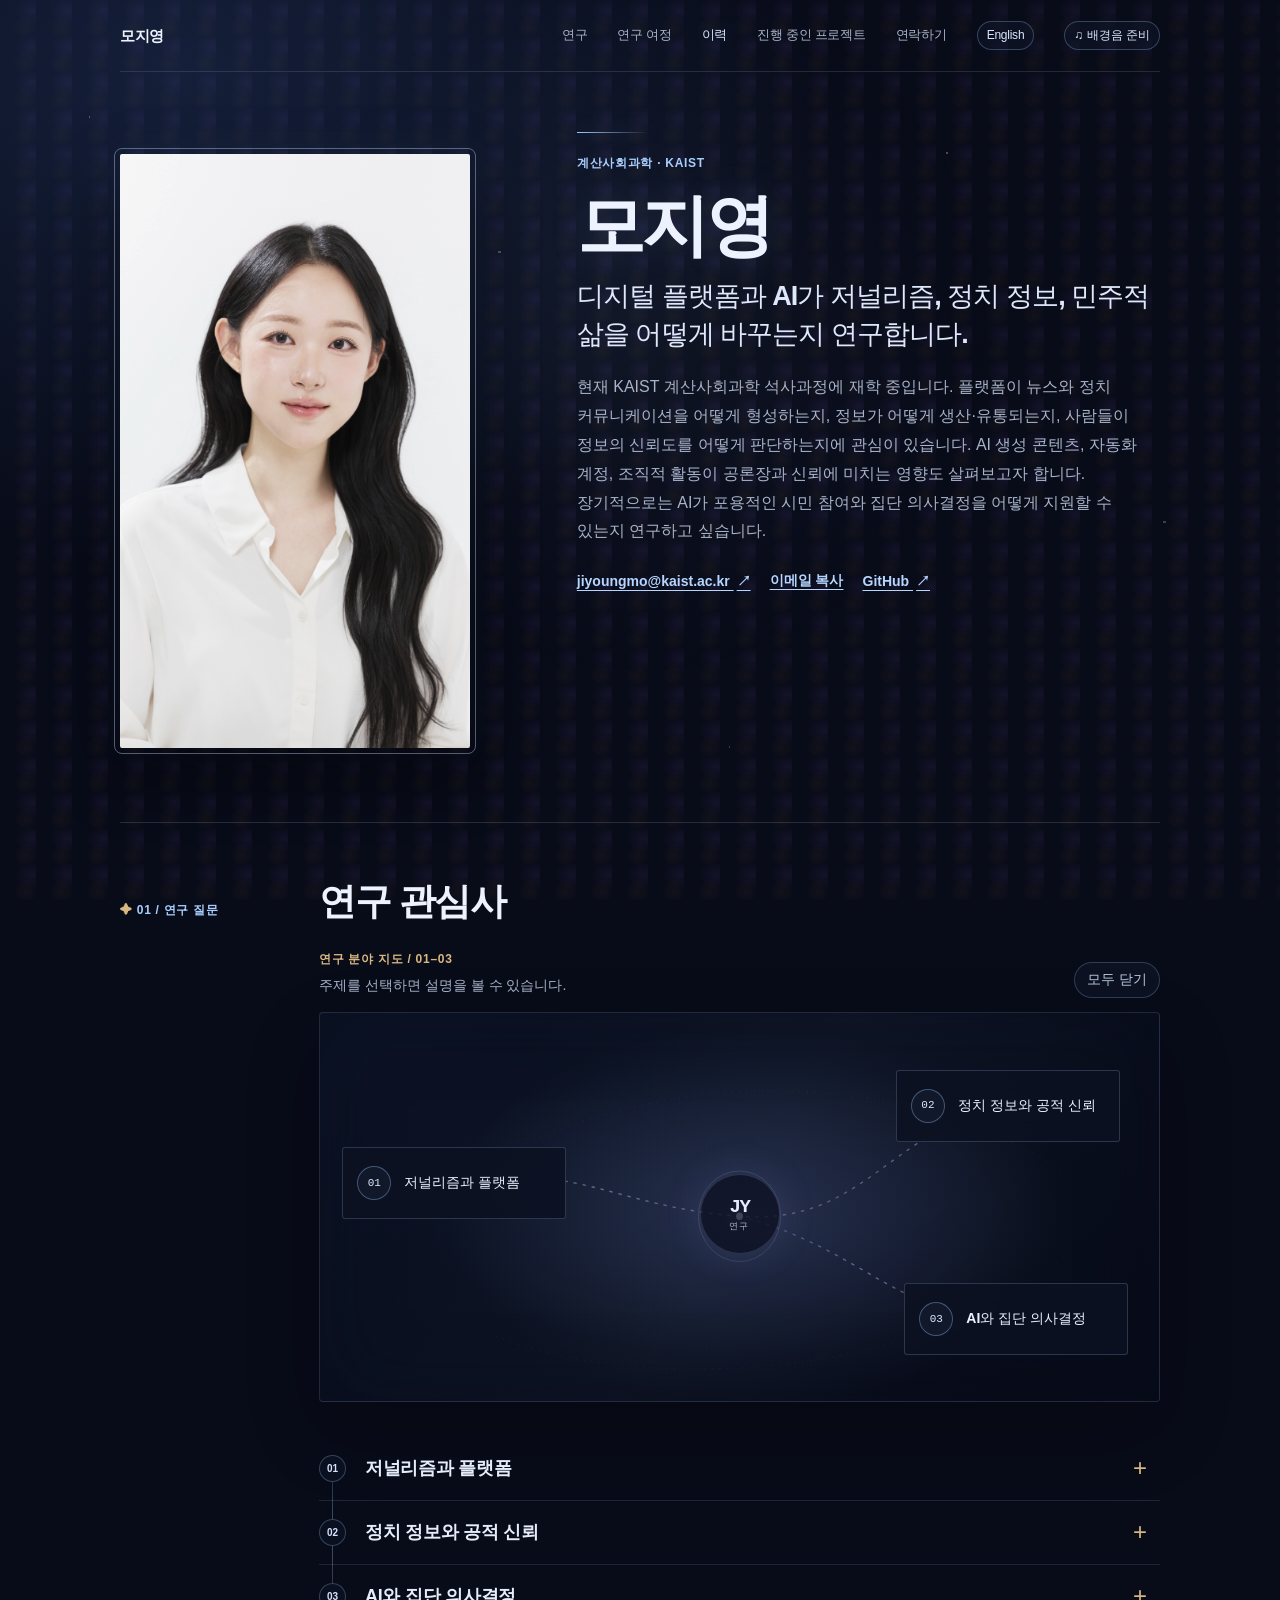
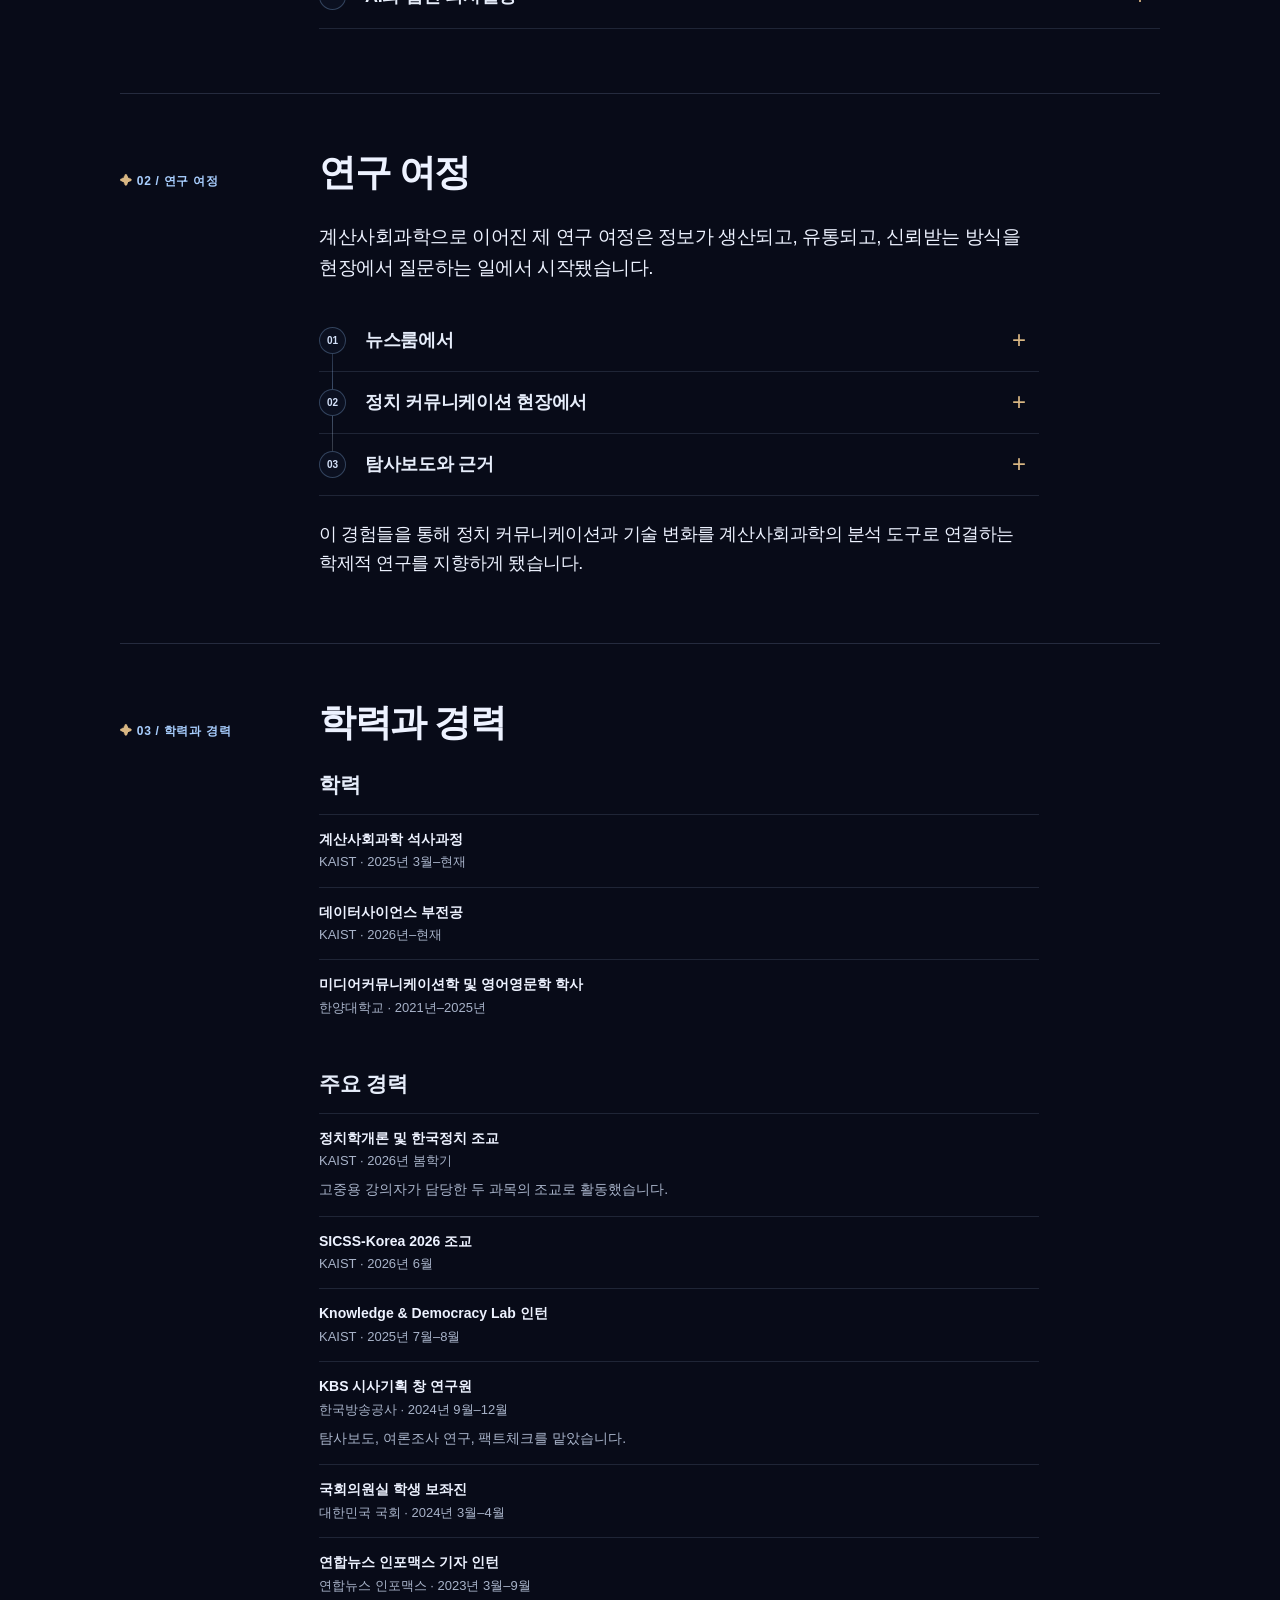
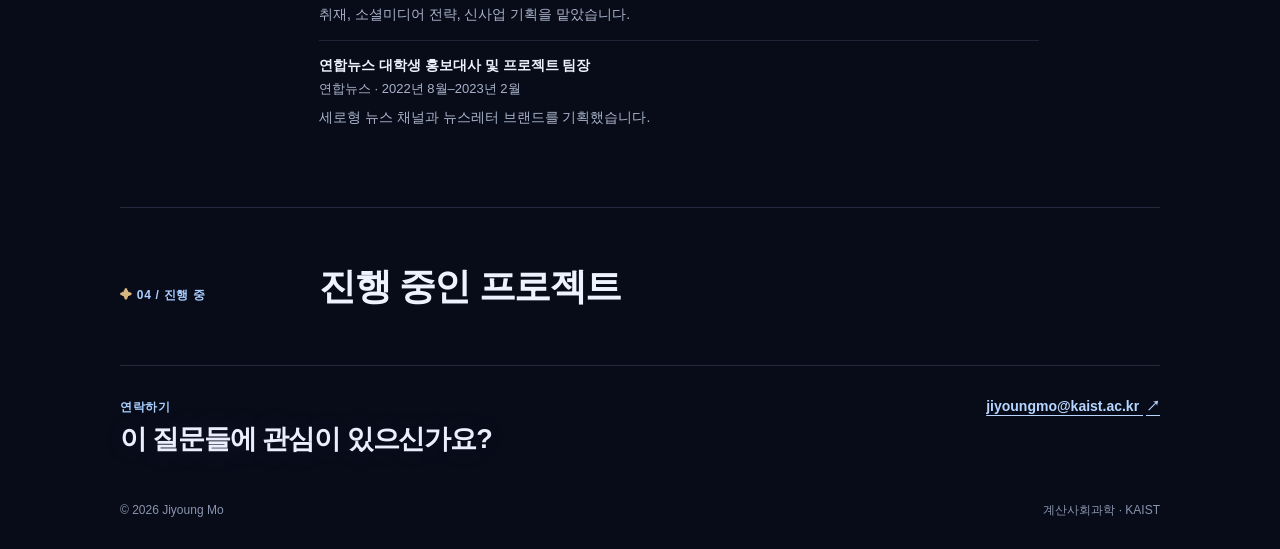
==== ko.html @ b76dbd1e "Add matched Korean language version" ====
<!-- 업데이트 시점: 2026-11-24 08:40 KST -->
<!doctype html>
<html lang="ko">
<head>
  <meta charset="utf-8">
  <meta name="viewport" content="width=device-width, initial-scale=1">
  <meta name="description" content="모지영은 KAIST 계산사회과학 석사과정 학생입니다. 저널리즘, 정치 커뮤니케이션, 디지털 플랫폼, AI와 공적 신뢰를 연구합니다.">
  <meta name="google-site-verification" content="zo9E450cObLUXIxAeQQ9kWGhtBv0gVNKXeL8ZWqjSrw">
  <meta name="robots" content="index, follow">
  <link rel="canonical" href="https://jiyoungmo.github.io/jiyoungmo/ko.html">
  <link rel="alternate" hreflang="en" href="https://jiyoungmo.github.io/jiyoungmo/">
  <link rel="alternate" hreflang="ko" href="https://jiyoungmo.github.io/jiyoungmo/ko.html">
  <link rel="alternate" hreflang="x-default" href="https://jiyoungmo.github.io/jiyoungmo/">
  <meta property="og:type" content="website">
  <meta property="og:title" content="모지영 | 계산사회과학">
  <meta property="og:description" content="저널리즘, 정치 커뮤니케이션, 디지털 플랫폼, AI와 공적 신뢰에 관한 연구 관심사">
  <meta property="og:url" content="https://jiyoungmo.github.io/jiyoungmo/ko.html">
  <meta property="og:image" content="https://jiyoungmo.github.io/jiyoungmo/profile.jpg">
  <meta name="twitter:card" content="summary_large_image">
  <title>모지영 | 계산사회과학</title>
  <link rel="stylesheet" href="style.css?v=20261124-bilingual">
  <script type="application/ld+json">
  {
    "@context": "https://schema.org",
    "@type": "Person",
    "name": "Jiyoung Mo",
    "alternateName": "모지영",
    "url": "https://jiyoungmo.github.io/jiyoungmo/ko.html",
    "image": "https://jiyoungmo.github.io/jiyoungmo/profile.jpg",
    "jobTitle": "계산사회과학 석사과정 학생",
    "affiliation": {
      "@type": "CollegeOrUniversity",
      "name": "KAIST"
    },
    "knowsAbout": [
      "저널리즘",
      "정치 커뮤니케이션",
      "디지털 플랫폼",
      "계산사회과학",
      "인공지능과 공적 신뢰"
    ]
  }
  </script>
</head>
<body class="cyberpunk-study">
  <div class="scroll-progress" id="scroll-progress" aria-hidden="true"></div>
  <header class="site-header">
    <a class="wordmark" href="#top">모지영</a>
    <nav aria-label="주요 메뉴">
      <a href="#research">연구</a>
      <a href="#journey">연구 여정</a>
      <a href="#background">이력</a>
      <a href="#projects">진행 중인 프로젝트</a>
      <a href="mailto:jiyoungmo@kaist.ac.kr">연락하기</a>
      <a class="language-toggle" lang="en" href="index.html">English</a>
      <button class="sound-toggle" id="ambient-toggle" type="button" aria-pressed="true" aria-label="배경음악 시작">♫ 배경음 준비</button>
    </nav>
  </header>

  <main id="top">
    <section class="hero">
      <div class="portrait-system">
        <span class="orbit-path orbit-path-one" aria-hidden="true"></span>
        <span class="orbit-path orbit-path-two" aria-hidden="true"></span>
        <img class="profile-photo" src="profile.jpg" alt="모지영">
      </div>
      <div class="hero-copy">
        <p class="eyebrow">계산사회과학 · KAIST</p>
        <h1>모지영</h1>
        <p class="lead">디지털 플랫폼과 AI가 저널리즘, 정치 정보, 민주적 삶을 어떻게 바꾸는지 연구합니다.</p>
        <p class="intro">현재 KAIST 계산사회과학 석사과정에 재학 중입니다. 플랫폼이 뉴스와 정치 커뮤니케이션을 어떻게 형성하는지, 정보가 어떻게 생산·유통되는지, 사람들이 정보의 신뢰도를 어떻게 판단하는지에 관심이 있습니다. AI 생성 콘텐츠, 자동화 계정, 조직적 활동이 공론장과 신뢰에 미치는 영향도 살펴보고자 합니다. 장기적으로는 AI가 포용적인 시민 참여와 집단 의사결정을 어떻게 지원할 수 있는지 연구하고 싶습니다.</p>
        <div class="hero-links">
          <a class="button" href="mailto:jiyoungmo@kaist.ac.kr">jiyoungmo@kaist.ac.kr <span aria-hidden="true">↗</span></a>
          <button class="text-link copy-email" id="copy-email" type="button" data-email="jiyoungmo@kaist.ac.kr">이메일 복사</button>
          <a class="text-link" href="https://github.com/jiyoungmo">GitHub <span aria-hidden="true">↗</span></a>
        </div>
        <span class="interaction-status" id="interaction-status" aria-live="polite"></span>
      </div>
    </section>

    <section class="section" id="research">
      <div class="section-heading"><p class="eyebrow">01 / 연구 질문</p><h2>연구 관심사</h2></div>
      <div class="atlas-panel">
        <div class="atlas-heading">
          <div><p class="eyebrow">연구 분야 지도 / 01–03</p><p class="atlas-instruction">주제를 선택하면 설명을 볼 수 있습니다.</p></div>
          <button class="atlas-reset" id="atlas-reset" type="button">모두 닫기</button>
        </div>
        <div class="atlas-stage" role="group" aria-label="연구 관심사를 보여주는 인터랙티브 지도">
          <svg class="atlas-lines" viewBox="0 0 1000 420" preserveAspectRatio="none" aria-hidden="true">
            <defs>
              <linearGradient id="atlas-thread" x1="0" x2="1" y1="0" y2="1"><stop offset="0" stop-color="#9bc8ff" stop-opacity=".25"/><stop offset=".52" stop-color="#c6b9ff" stop-opacity=".65"/><stop offset="1" stop-color="#d9b783" stop-opacity=".34"/></linearGradient>
              <radialGradient id="atlas-cloud"><stop stop-color="#829ee8" stop-opacity=".2"/><stop offset="1" stop-color="#829ee8" stop-opacity="0"/></radialGradient>
            </defs>
            <ellipse class="atlas-nebula" cx="520" cy="220" rx="370" ry="205" fill="url(#atlas-cloud)"/>
            <path class="atlas-thread-path" d="M 160 185 C 300 158, 350 210, 500 220 S 675 126, 820 100"/>
            <path class="atlas-thread-path" d="M 500 220 C 650 255, 690 334, 830 330"/>
            <path class="atlas-orbit-path" d="M 130 210 C 315 60, 675 42, 882 170"/>
            <path class="atlas-orbit-path" d="M 210 350 C 370 410, 715 402, 890 260"/>
            <circle class="atlas-core-halo" cx="500" cy="220" r="49"/>
            <circle class="atlas-core" cx="500" cy="220" r="4"/>
          </svg>
          <div class="atlas-core-label" aria-hidden="true"><span>JY</span><small>연구</small></div>
          <button class="atlas-node atlas-node-one" type="button" data-atlas-focus="research-news" aria-controls="research-news" aria-expanded="false"><span class="atlas-node-index">01</span><span class="atlas-node-title">저널리즘과 플랫폼</span></button>
          <button class="atlas-node atlas-node-two" type="button" data-atlas-focus="research-trust" aria-controls="research-trust" aria-expanded="false"><span class="atlas-node-index">02</span><span class="atlas-node-title">정치 정보와 공적 신뢰</span></button>
          <button class="atlas-node atlas-node-three" type="button" data-atlas-focus="research-ai" aria-controls="research-ai" aria-expanded="false"><span class="atlas-node-index">03</span><span class="atlas-node-title">AI와 집단 의사결정</span></button>
        </div>
      </div>
      <div class="research-grid">
        <details class="research-card" id="research-news"><summary class="research-summary"><span class="card-index">01</span><h3>저널리즘과 플랫폼</h3></summary><div class="research-detail"><p>뉴스 조직이 플랫폼 환경에 맞춰 뉴스의 생산과 유통을 어떻게 바꾸는지, 변화한 형식이 사람들이 뉴스를 접하고 반응하는 방식에 어떤 영향을 미치는지 살펴봅니다.</p><div class="tags"><span>저널리즘</span><span>플랫폼화</span><span>유튜브</span></div></div></details>
        <details class="research-card" id="research-trust"><summary class="research-summary"><span class="card-index">02</span><h3>정치 정보와 공적 신뢰</h3></summary><div class="research-detail"><p>사람들이 온라인 정보를 어떻게 평가하고 정치 콘텐츠가 어떻게 유통되는지 연구합니다. AI 생성 콘텐츠, 자동화 계정, 조직적 활동의 가능성도 살펴봅니다. 조작에 관한 주장을 뒷받침하는 증거와 그렇지 않은 증거를 함께 검토하고, 이러한 양상이 공적 신뢰와 민주적 토론에 어떤 의미를 갖는지 관심을 두고 있습니다.</p><div class="tags"><span>정치 커뮤니케이션</span><span>정보 신뢰성</span><span>AI와 자동화</span></div></div></details>
        <details class="research-card" id="research-ai"><summary class="research-summary"><span class="card-index">03</span><h3>AI와 집단 의사결정</h3></summary><div class="research-detail"><p>장기적인 관심으로, AI를 활용한 시민 참여가 다양한 관점을 이해하고 투명하게 집단 의사결정을 내리는 데 어떻게 기여할 수 있는지 연구하고 싶습니다.</p><div class="tags"><span>인간과 AI의 상호작용</span><span>시민 참여</span><span>숙의</span></div></div></details>
      </div>
    </section>

    <section class="section journey" id="journey">
      <div class="section-heading"><p class="eyebrow">02 / 연구 여정</p><h2>연구 여정</h2></div>
      <div class="journey-content">
        <p class="journey-lead">계산사회과학으로 이어진 제 연구 여정은 정보가 생산되고, 유통되고, 신뢰받는 방식을 현장에서 질문하는 일에서 시작됐습니다.</p>
        <div class="journey-list">
          <details class="journey-item"><summary><span class="card-index">01</span><h3>뉴스룸에서</h3></summary><div class="journey-detail"><p>연합뉴스 인포맥스 기자 인턴으로 취재와 차세대 미디어 프로젝트에 참여해 소셜미디어 전략과 숏폼 뉴스를 다뤘습니다. 이 경험을 통해 뉴스 생산을 둘러싼 플랫폼과 시장의 압력 속에서 저널리즘의 가치가 어떻게 지켜질 수 있는지 고민하게 됐습니다.</p></div></details>
          <details class="journey-item"><summary><span class="card-index">02</span><h3>정치 커뮤니케이션 현장에서</h3></summary><div class="journey-detail"><p>제22대 국회의원 선거에서 국회 의원실의 선거 전략 업무를 맡으며 프레이밍, 정책, 후보자 분석, 디지털 미디어 전략을 정치 커뮤니케이션의 실제 과정으로 경험했습니다. 플랫폼에서 어떤 목소리가 확산되고 공론장에서 권력이 어떻게 작동하는지 질문하게 됐습니다.</p></div></details>
          <details class="journey-item"><summary><span class="card-index">03</span><h3>탐사보도와 근거</h3></summary><div class="journey-detail"><p>KBS <em>시사기획 창</em>에서 팩트체크, 여론조사 연구, 현장 취재, 방송 자료 제작을 맡았습니다. 엄정한 저널리즘의 가치를 깊이 느꼈고, 복잡한 정보 환경에서 사실을 확인하는 일이 얼마나 어려운지도 깨달았습니다.</p></div></details>
        </div>
        <p class="journey-close">이 경험들을 통해 정치 커뮤니케이션과 기술 변화를 계산사회과학의 분석 도구로 연결하는 학제적 연구를 지향하게 됐습니다.</p>
      </div>
    </section>

    <section class="section background" id="background">
      <div class="section-heading"><p class="eyebrow">03 / 학력과 경력</p><h2>학력과 경력</h2></div>
      <div class="background-copy">
        <h3>학력</h3>
        <div class="background-entry"><div><strong>계산사회과학 석사과정</strong><span>KAIST · 2025년 3월–현재</span></div></div>
        <div class="background-entry"><div><strong>데이터사이언스 부전공</strong><span>KAIST · 2026년–현재</span></div></div>
        <div class="background-entry"><div><strong>미디어커뮤니케이션학 및 영어영문학 학사</strong><span>한양대학교 · 2021년–2025년</span></div></div>
        <h3 class="experience-heading">주요 경력</h3>
        <div class="background-entry"><div><strong>정치학개론 및 한국정치 조교</strong><span>KAIST · 2026년 봄학기</span><p>고중용 강의자가 담당한 두 과목의 조교로 활동했습니다.</p></div></div>
        <div class="background-entry"><div><strong>SICSS-Korea 2026 조교</strong><span>KAIST · 2026년 6월</span></div></div>
        <div class="background-entry"><div><strong>Knowledge &amp; Democracy Lab 인턴</strong><span>KAIST · 2025년 7월–8월</span></div></div>
        <div class="background-entry"><div><strong>KBS 시사기획 창 연구원</strong><span>한국방송공사 · 2024년 9월–12월</span><p>탐사보도, 여론조사 연구, 팩트체크를 맡았습니다.</p></div></div>
        <div class="background-entry"><div><strong>국회의원실 학생 보좌진</strong><span>대한민국 국회 · 2024년 3월–4월</span></div></div>
        <div class="background-entry"><div><strong>연합뉴스 인포맥스 기자 인턴</strong><span>연합뉴스 인포맥스 · 2023년 3월–9월</span><p>취재, 소셜미디어 전략, 신사업 기획을 맡았습니다.</p></div></div>
        <div class="background-entry"><div><strong>연합뉴스 대학생 홍보대사 및 프로젝트 팀장</strong><span>연합뉴스 · 2022년 8월–2023년 2월</span><p>세로형 뉴스 채널과 뉴스레터 브랜드를 기획했습니다.</p></div></div>
      </div>
    </section>

    <section class="section projects" id="projects">
      <div class="section-heading"><p class="eyebrow">04 / 진행 중</p><h2>진행 중인 프로젝트</h2></div>
    </section>

    <section class="contact-band"><div><p class="eyebrow">연락하기</p><h2>이 질문들에 관심이 있으신가요?</h2></div><a class="button button-light" href="mailto:jiyoungmo@kaist.ac.kr">jiyoungmo@kaist.ac.kr <span aria-hidden="true">↗</span></a></section>
  </main>

  <footer><span>© 2026 Jiyoung Mo</span><span>계산사회과학 · KAIST</span></footer>
  <script>
    (() => {
      const root = document.documentElement;
      const body = document.body;
      const progress = document.getElementById("scroll-progress");
      const status = document.getElementById("interaction-status");
      const reduceMotion = window.matchMedia("(prefers-reduced-motion: reduce)");
      const AudioContextClass = window.AudioContext || window.webkitAudioContext;
      const ambientToggle = document.getElementById("ambient-toggle");
      const ambientPreferenceKey = "jiyoungmo-ambient-sound";
      let ambientEnabled = true;
      let ambientStarted = false;
      let audioContext;
      let ambientGain;
      let ambientVoices = [];
      let ambientLfo;
      let ambientStopTimer;
      try {
        ambientEnabled = localStorage.getItem(ambientPreferenceKey) !== "off";
      } catch {}
      body.classList.add("enhanced");

      const updateAmbientControl = () => {
        const label = !ambientEnabled ? "off" : ambientStarted ? "on" : "ready";
        ambientToggle.setAttribute("aria-pressed", String(ambientEnabled && ambientStarted));
        ambientToggle.setAttribute("aria-label", !ambientEnabled ? "배경음악 켜기" : ambientStarted ? "배경음악 끄기" : "배경음악 시작");
        ambientToggle.textContent = `♫ 배경음 ${label === "off" ? "꺼짐" : label === "on" ? "켜짐" : "준비"}`;
      };

      const startAmbient = () => {
        if (!AudioContextClass || !ambientEnabled) return;
        audioContext ??= new AudioContextClass();
        audioContext.resume().then(() => {
          if (ambientEnabled && ambientGain) {
            ambientStarted = true;
            updateAmbientControl();
          }
        }).catch(() => {});
        const now = audioContext.currentTime;
        if (ambientGain) {
          window.clearTimeout(ambientStopTimer);
          ambientGain.gain.cancelScheduledValues(now);
          ambientGain.gain.setTargetAtTime(.045, now, .5);
          return;
        }
        ambientGain = audioContext.createGain();
        const toneFilter = audioContext.createBiquadFilter();
        toneFilter.type = "lowpass";
        toneFilter.frequency.setValueAtTime(1250, now);
        ambientGain.gain.setValueAtTime(.0001, now);
        ambientGain.gain.exponentialRampToValueAtTime(.045, now + 2.4);
        ambientGain.connect(toneFilter);
        toneFilter.connect(audioContext.destination);

        ambientLfo = audioContext.createOscillator();
        const drift = audioContext.createGain();
        ambientLfo.type = "sine";
        ambientLfo.frequency.setValueAtTime(.075, now);
        drift.gain.setValueAtTime(4, now);
        ambientLfo.connect(drift);
        ambientLfo.start(now);

        [
          { frequency: 110, level: .20, type: "triangle" },
          { frequency: 164.81, level: .12, type: "sine" },
          { frequency: 220, level: .09, type: "sine" },
          { frequency: 329.63, level: .045, type: "sine" },
          { frequency: 440, level: .018, type: "sine" }
        ].forEach(({ frequency, level, type }, index) => {
          const tone = audioContext.createOscillator();
          const voice = audioContext.createGain();
          tone.type = type;
          tone.frequency.setValueAtTime(frequency, now);
          tone.detune.setValueAtTime(index % 2 ? -2 : 2, now);
          drift.connect(tone.detune);
          voice.gain.setValueAtTime(level, now);
          tone.connect(voice);
          voice.connect(ambientGain);
          tone.start(now);
          ambientVoices.push(tone);
        });
      };

      const stopAmbient = () => {
        if (!ambientGain) return;
        const now = audioContext.currentTime;
        ambientGain.gain.cancelScheduledValues(now);
        ambientGain.gain.setTargetAtTime(.0001, now, .16);
        ambientStopTimer = window.setTimeout(() => {
          ambientVoices.forEach((voice) => { try { voice.stop(); } catch {} });
          try { ambientLfo.stop(); } catch {}
          ambientVoices = [];
          ambientGain = null;
          ambientLfo = null;
          ambientStarted = false;
          updateAmbientControl();
        }, 750);
      };

      updateAmbientControl();
      ambientToggle.addEventListener("click", () => {
        if (ambientEnabled && !ambientStarted) {
          startAmbient();
          return;
        }
        ambientEnabled = !ambientEnabled;
        if (!ambientEnabled) ambientStarted = false;
        try { localStorage.setItem(ambientPreferenceKey, ambientEnabled ? "on" : "off"); } catch {}
        updateAmbientControl();
        if (ambientEnabled) startAmbient();
        else stopAmbient();
      });

      const playSoftClick = () => {
        if (!AudioContextClass) return;
        audioContext ??= new AudioContextClass();
        if (audioContext.state === "suspended") audioContext.resume().catch(() => {});
        const now = audioContext.currentTime;
        const master = audioContext.createGain();
        const delay = audioContext.createDelay(1);
        const echo = audioContext.createGain();
        const filter = audioContext.createBiquadFilter();
        master.gain.setValueAtTime(.48, now);
        delay.delayTime.setValueAtTime(.12, now);
        echo.gain.setValueAtTime(.14, now);
        filter.type = "lowpass";
        filter.frequency.setValueAtTime(1800, now);
        master.connect(filter);
        filter.connect(audioContext.destination);
        master.connect(delay);
        delay.connect(echo);
        echo.connect(filter);

        [
          { frequency: 220, level: .09, duration: .24 },
          { frequency: 329.63, level: .045, duration: .21 },
          { frequency: 440, level: .025, duration: .18 }
        ].forEach(({ frequency, level, duration }, index) => {
          const tone = audioContext.createOscillator();
          const voice = audioContext.createGain();
          const start = now + index * .055;
          tone.type = index === 0 ? "triangle" : "sine";
          tone.frequency.setValueAtTime(frequency * .99, start);
          tone.frequency.exponentialRampToValueAtTime(frequency, start + .055);
          voice.gain.setValueAtTime(.0001, start);
          voice.gain.exponentialRampToValueAtTime(level, start + .012);
          voice.gain.exponentialRampToValueAtTime(.0001, start + duration);
          tone.connect(voice);
          voice.connect(master);
          tone.start(start);
          tone.stop(start + duration + .03);
        });
      };

      document.addEventListener("click", (event) => {
        if (event.target.closest("a, button, summary")) {
          if (event.target.closest("#ambient-toggle")) return;
          if (ambientEnabled) startAmbient();
          playSoftClick();
        }
      }, true);

      document.addEventListener("pointerdown", (event) => {
        if (ambientEnabled && !event.target.closest("#ambient-toggle")) startAmbient();
      }, { capture: true, passive: true });

      document.addEventListener("keydown", (event) => {
        if (ambientEnabled && ["Enter", " "].includes(event.key) && !event.target.closest("#ambient-toggle")) startAmbient();
      }, true);

      document.addEventListener("visibilitychange", () => {
        if (document.hidden && audioContext?.state === "running") audioContext.suspend();
        else if (!document.hidden && ambientEnabled && ambientGain) audioContext.resume().catch(() => {});
      });

      const researchCards = [...document.querySelectorAll(".research-card")];
      const atlasNodes = [...document.querySelectorAll(".atlas-node")];
      researchCards.forEach((card, index) => {
        card.addEventListener("toggle", () => {
          const node = atlasNodes[index];
          node.setAttribute("aria-expanded", String(card.open));
          if (card.open) {
            body.dataset.signal = String(index + 1);
            status.textContent = `연구 주제 ${String(index + 1).padStart(2, "0")}을 열었습니다`;
          } else if (body.dataset.signal === String(index + 1)) {
            delete body.dataset.signal;
          }
        });
      });

      atlasNodes.forEach((node) => {
        node.addEventListener("click", () => {
          const card = document.getElementById(node.dataset.atlasFocus);
          if (!card.open) {
            researchCards.forEach((otherCard) => { otherCard.open = false; });
            card.open = true;
            card.scrollIntoView({ behavior: body.classList.contains("still-mode") || reduceMotion.matches ? "auto" : "smooth", block: "center" });
          } else {
            card.open = false;
          }
        });
      });

      document.getElementById("atlas-reset").addEventListener("click", () => {
        researchCards.forEach((card) => { card.open = false; });
        atlasNodes.forEach((node) => node.setAttribute("aria-expanded", "false"));
        delete body.dataset.signal;
        status.textContent = "모든 연구 주제를 닫았습니다";
      });

      document.getElementById("copy-email").addEventListener("click", async (event) => {
        const email = event.currentTarget.dataset.email;
        try {
          await navigator.clipboard.writeText(email);
        } catch {
          const field = document.createElement("textarea");
          field.value = email;
          field.setAttribute("readonly", "");
          field.style.position = "fixed";
          field.style.opacity = "0";
          document.body.append(field);
          field.select();
          document.execCommand("copy");
          field.remove();
        }
        status.textContent = "이메일을 복사했습니다";
      });

      const updateProgress = () => {
        const range = document.documentElement.scrollHeight - window.innerHeight;
        const amount = range > 0 ? (window.scrollY / range) * 100 : 0;
        progress.style.setProperty("--scroll-progress", `${amount}%`);
      };
      window.addEventListener("scroll", updateProgress, { passive: true });
      window.addEventListener("resize", updateProgress);
      updateProgress();

      const finePointer = window.matchMedia("(pointer: fine)");
      if (finePointer.matches) {
        window.addEventListener("pointermove", (event) => {
          root.style.setProperty("--pointer-x", `${event.clientX}px`);
          root.style.setProperty("--pointer-y", `${event.clientY}px`);
        }, { passive: true });

        const photo = document.querySelector(".profile-photo");
        photo.addEventListener("pointermove", (event) => {
          const rect = photo.getBoundingClientRect();
          const x = (event.clientX - rect.left) / rect.width - .5;
          const y = (event.clientY - rect.top) / rect.height - .5;
          photo.style.setProperty("--tilt-x", `${-y * 4}deg`);
          photo.style.setProperty("--tilt-y", `${x * 5}deg`);
        });
        photo.addEventListener("pointerleave", () => {
          photo.style.setProperty("--tilt-x", "0deg");
          photo.style.setProperty("--tilt-y", "0deg");
        });
      }

      const sections = [...document.querySelectorAll("main > .section, main > .contact-band")];
      const navLinks = [...document.querySelectorAll("nav a[href^='#']")];
      if ("IntersectionObserver" in window) {
        const revealObserver = new IntersectionObserver((entries) => {
          entries.forEach((entry) => {
            if (entry.isIntersecting) {
              entry.target.classList.add("is-visible");
              revealObserver.unobserve(entry.target);
            }
          });
        }, { threshold: .12 });
        sections.forEach((section) => {
          section.dataset.reveal = "";
          revealObserver.observe(section);
        });

        const activeObserver = new IntersectionObserver((entries) => {
          entries.forEach((entry) => {
            if (entry.isIntersecting && entry.target.id) {
              navLinks.forEach((link) => link.classList.toggle("is-active", link.hash === `#${entry.target.id}`));
            }
          });
        }, { rootMargin: "-20% 0px -65% 0px" });
        document.querySelectorAll("main > .section[id]").forEach((section) => activeObserver.observe(section));
      }
    })();
  </script>
</body>
</html>
---- style.css ----
/* 업데이트 시점: 2026-11-24 08:40 KST */

:root {
  color-scheme: light;
  --ink: #202226;
  --muted: #5d626a;
  --paper: #fff;
  --line: #dedfdf;
  --accent: #4d626b;
  --display: "SF Mono", "Roboto Mono", "JetBrains Mono", "Cascadia Code", monospace;
  --sans: "Inter", "SF Pro Display", -apple-system, BlinkMacSystemFont, "Helvetica Neue", Arial, sans-serif;
  --content: 1040px;
}

* { box-sizing: border-box; }
html { scroll-behavior: smooth; }
body {
  margin: 0;
  color: var(--ink);
  background: var(--paper);
  font-family: var(--sans);
  font-size: 16px;
  line-height: 1.72;
  -webkit-font-smoothing: antialiased;
  text-rendering: optimizeLegibility;
}
a { color: inherit; text-decoration-thickness: 1px; text-underline-offset: 4px; }
a:focus-visible { outline: 2px solid var(--accent); outline-offset: 4px; }
h1, h2, h3, p { margin-top: 0; }

.site-header {
  width: min(100% - 64px, var(--content));
  min-height: 72px;
  margin: 0 auto;
  display: flex;
  align-items: center;
  justify-content: space-between;
  gap: 28px;
  border-bottom: 1px solid var(--line);
}
.wordmark { font-family: var(--display); font-size: 15px; font-weight: 650; letter-spacing: -.045em; text-decoration: none; }
nav { display: flex; align-items: center; flex-wrap: wrap; gap: clamp(16px, 2.6vw, 30px); }
nav a { color: #41454a; font-size: 13px; text-decoration: none; }
nav a:hover, .text-link:hover { color: var(--accent); text-decoration: underline; }

main { width: min(100% - 64px, var(--content)); margin: 0 auto; }
.hero {
  padding: 82px 0 74px;
  display: grid;
  grid-template-columns: minmax(0, 1fr) 250px;
  align-items: center;
  gap: clamp(52px, 9vw, 110px);
}
.hero-copy { max-width: 650px; }
.profile-photo {
  display: block;
  width: 230px;
  aspect-ratio: 4 / 5;
  justify-self: end;
  object-fit: cover;
  object-position: center 35%;
  filter: saturate(.86);
}
.eyebrow {
  margin: 0 0 18px;
  color: var(--accent);
  font-size: 11px;
  font-weight: 650;
  letter-spacing: .12em;
  line-height: 1.5;
  text-transform: uppercase;
}
h1 {
  margin-bottom: 16px;
  font-family: var(--display);
  font-size: clamp(45px, 6.2vw, 68px);
  font-weight: 650;
  line-height: 1.04;
  letter-spacing: -.075em;
}
.lead {
  max-width: 640px;
  margin-bottom: 20px;
  font-family: var(--sans);
  font-size: clamp(21px, 2.5vw, 27px);
  font-weight: 550;
  line-height: 1.42;
  letter-spacing: -.035em;
}
.intro { max-width: 630px; margin-bottom: 23px; color: var(--muted); font-size: 16px; line-height: 1.8; }
.hero-links { display: flex; align-items: center; gap: 19px; flex-wrap: wrap; }
.button, .text-link { color: var(--accent); font-size: 14px; font-weight: 600; text-decoration: underline; text-underline-offset: 4px; }
.button span, .text-link span { margin-left: 3px; font-size: 14px; }

.section { padding: 58px 0 64px; border-top: 1px solid var(--line); }
.section-heading { margin-bottom: 28px; display: grid; grid-template-columns: 175px minmax(0, 1fr); align-items: baseline; gap: 24px; }
.section-heading .eyebrow { margin: 0; }
.section h2, .contact-band h2 {
  margin: 0;
  font-family: var(--display);
  font-size: clamp(29px, 3.5vw, 37px);
  font-weight: 600;
  line-height: 1.12;
  letter-spacing: -.065em;
}
.research-grid { display: block; margin-left: 199px; border-top: 1px solid var(--line); }
.research-card {
  padding: 22px 0 24px;
  display: grid;
  grid-template-columns: 28px minmax(170px, .72fr) minmax(0, 1.5fr);
  gap: 18px;
  align-items: start;
  border-bottom: 1px solid var(--line);
}
.card-index { color: var(--accent); font: 600 12px/1.5 var(--sans); }
.research-card h3, .journey-item h3, .background-copy h3 {
  margin: 0;
  font-family: var(--sans);
  font-size: 18px;
  font-weight: 650;
  line-height: 1.35;
  letter-spacing: -.015em;
}
.research-card p, .journey-item p, .background-copy p { margin: 0; color: var(--muted); font-size: 15px; line-height: 1.72; }
.tags { display: none; }

.journey { padding-top: 58px; padding-bottom: 64px; }
.journey-content { max-width: 720px; margin-left: 199px; }
.journey-lead, .journey-close { max-width: 710px; font-family: var(--sans); font-size: 19px; font-weight: 520; line-height: 1.65; letter-spacing: -.025em; }
.journey-lead { margin-bottom: 25px; }
.journey-list { border-top: 1px solid var(--line); }
.journey-item { padding: 21px 0; display: grid; grid-template-columns: 28px minmax(0, 1fr); gap: 18px; border-bottom: 1px solid var(--line); }
.journey-item h3 { margin: 0 0 7px; }
.journey-item p { max-width: 670px; }
.journey-close { margin: 24px 0 0; font-size: 18px; }

.background-copy { max-width: 720px; margin-left: 199px; }
.background-copy h3 { margin: 0 0 14px; font-size: 21px; }
.background-entry { padding: 14px 0; border-top: 1px solid var(--line); }
.background-entry strong, .background-entry span { display: block; }
.background-entry strong { font-size: 15px; font-weight: 600; line-height: 1.55; }
.background-entry span { margin-top: 2px; color: var(--muted); font-size: 13px; line-height: 1.55; }
.background-entry p { margin: 6px 0 0; font-size: 14px; }
.background-copy .experience-heading { margin-top: 38px; }

.projects { padding-bottom: 58px; }
.projects .section-heading { margin-bottom: 0; }
.contact-band {
  margin: 0;
  padding: 28px 0;
  display: flex;
  align-items: baseline;
  justify-content: space-between;
  gap: 24px;
  border-top: 1px solid var(--line);
}
.contact-band .eyebrow { margin-bottom: 8px; }
.contact-band h2 { font-size: 27px; }
.button-light { flex: 0 0 auto; }
footer {
  width: min(100% - 64px, var(--content));
  margin: 0 auto;
  padding: 18px 0 28px;
  display: flex;
  justify-content: space-between;
  gap: 18px;
  color: var(--muted);
  font-size: 12px;
}

@media (max-width: 760px) {
  .site-header { width: min(100% - 40px, var(--content)); min-height: 0; padding: 17px 0 15px; align-items: flex-start; flex-direction: column; gap: 12px; }
  nav { gap: 9px 17px; }
  nav a { font-size: 12px; }
  main { width: min(100% - 40px, var(--content)); }
  .hero { padding: 42px 0 48px; grid-template-columns: minmax(0, 1fr) 150px; gap: 25px; align-items: start; }
  .profile-photo { width: 145px; }
  .eyebrow { margin-bottom: 13px; font-size: 10px; }
  h1 { font-size: clamp(42px, 10vw, 62px); }
  .lead { font-size: 22px; }
  .intro { font-size: 15px; }
  .section { padding: 42px 0 48px; }
  .section-heading { grid-template-columns: 1fr; gap: 7px; margin-bottom: 20px; }
  .section h2 { font-size: 36px; }
  .research-grid, .journey-content, .background-copy { margin-left: 0; }
  .research-card { grid-template-columns: 24px minmax(0, .8fr) minmax(0, 1.3fr); gap: 12px; padding: 18px 0; }
  .research-card h3 { font-size: 18px; }
  .research-card p, .journey-item p { font-size: 14px; }
  .journey-lead { font-size: 20px; }
  .journey-item { grid-template-columns: 24px minmax(0, 1fr); gap: 12px; }
  .journey-item h3 { font-size: 19px; }
  .journey-close { font-size: 17px; }
  .contact-band { align-items: flex-start; flex-direction: column; gap: 10px; }
  .contact-band h2 { font-size: 25px; }
  footer { width: min(100% - 40px, var(--content)); flex-direction: column; gap: 4px; }
}
@media (max-width: 520px) {
  .hero { grid-template-columns: 1fr; }
  .profile-photo { order: -1; width: 132px; justify-self: start; }
  .research-card { grid-template-columns: 24px minmax(0, 1fr); }
  .research-card p { grid-column: 2; }
}
@media (prefers-reduced-motion: reduce) {
  html { scroll-behavior: auto; }
}

/* 업데이트 시점: 2026-11-21 14:52 KST */
:root {
  --ink: #172126;
  --muted: #52636a;
  --paper: #f8faf9;
  --line: #cbd7d7;
  --accent: #087f86;
  --display: "SF Mono", "Roboto Mono", "JetBrains Mono", "Cascadia Code", monospace;
}
body.cyberpunk-study {
  background-color: var(--paper);
  background-image: linear-gradient(rgba(8, 127, 134, .035) 1px, transparent 1px), linear-gradient(90deg, rgba(8, 127, 134, .035) 1px, transparent 1px);
  background-size: 32px 32px;
}
body.cyberpunk-study::before {
  position: fixed;
  z-index: -1;
  inset: 0;
  content: "";
  background: linear-gradient(90deg, transparent calc(100% - 1px), rgba(8, 127, 134, .12) 100%);
  background-size: 25% 100%;
  pointer-events: none;
}
.site-header { border-bottom: 1px solid #9fbabb; }
.wordmark { color: #172126; }
nav a { font-family: var(--display); font-size: 11px; letter-spacing: -.04em; }
.eyebrow, .card-index { color: #087f86; }
.eyebrow { font-family: var(--display); letter-spacing: .1em; }
h1 {
  color: #14272b;
  text-shadow: 3px 3px 0 rgba(13, 202, 191, .18);
}
.hero-copy { position: relative; }
.hero-copy::before {
  position: absolute;
  top: -24px;
  left: 0;
  width: 54px;
  height: 3px;
  content: "";
  background: #ed4c98;
}
.profile-photo {
  outline: 1px solid #18b5b2;
  outline-offset: 7px;
  filter: saturate(.94) contrast(1.02);
}
.section, .contact-band { border-color: #b7c9c9; }
.section-heading .eyebrow { position: relative; }
.section-heading .eyebrow::before { content: "// "; color: #ed4c98; }
.research-grid, .journey-list { border-color: #b7c9c9; }
.research-card, .journey-item, .background-entry { border-color: #cbd7d7; }
.research-card h3, .journey-item h3, .background-copy h3 { color: #173b40; }
.background-entry strong { font-family: var(--display); font-size: 13px; }
.button, .text-link { color: #087f86; }
.contact-band h2 { text-shadow: 2px 2px 0 rgba(13, 202, 191, .18); }
footer { font-family: var(--display); font-size: 10px; }
@media (max-width: 760px) {
  nav a { font-size: 10px; }
}

/* 업데이트 시점: 2026-11-22 22:36 KST */
:root {
  color-scheme: dark;
  --ink: #e6f2ff;
  --muted: #9eb0ca;
  --paper: #0b1020;
  --panel: #121c31;
  --line: #253752;
  --accent: #62e8d4;
  --accent-secondary: #a78bfa;
  --display: "SF Mono", "Roboto Mono", "JetBrains Mono", "Cascadia Code", monospace;
  --pointer-x: 50vw;
  --pointer-y: 36vh;
}
html { background: #0b1020; }
body.cyberpunk-study {
  position: relative;
  isolation: isolate;
  color: var(--ink);
  background-color: var(--paper);
  background-image:
    radial-gradient(ellipse at 75% 5%, rgba(98, 232, 212, .12), transparent 42%),
    linear-gradient(rgba(98, 232, 212, .035) 1px, transparent 1px),
    linear-gradient(90deg, rgba(98, 232, 212, .035) 1px, transparent 1px);
  background-size: auto, 36px 36px, 36px 36px;
}
body.cyberpunk-study::before {
  z-index: -1;
  background: linear-gradient(90deg, transparent calc(100% - 1px), rgba(98, 232, 212, .12) 100%);
  background-size: 25% 100%;
}
body.cyberpunk-study::after {
  position: fixed;
  z-index: -1;
  inset: 0;
  content: "";
  opacity: .42;
  background: radial-gradient(440px circle at var(--pointer-x) var(--pointer-y), rgba(98, 232, 212, .10), transparent 72%);
  pointer-events: none;
  transition: opacity .35s ease;
}
.scroll-progress {
  position: fixed;
  z-index: 20;
  top: 0;
  left: 0;
  width: var(--scroll-progress, 0%);
  height: 2px;
  background: linear-gradient(90deg, #62e8d4, #a78bfa);
  box-shadow: 0 0 12px rgba(98, 232, 212, .55);
  pointer-events: none;
}
.scanline-overlay {
  position: fixed;
  z-index: 10;
  inset: 0;
  opacity: 0;
  background: repeating-linear-gradient(to bottom, transparent 0, transparent 3px, rgba(98, 232, 212, .055) 4px);
  pointer-events: none;
  transition: opacity .2s ease;
}
body.scan-mode .scanline-overlay { opacity: .35; }
.site-header { border-color: var(--line); }
.wordmark { color: var(--ink); }
nav a { color: var(--muted); font-family: var(--display); font-size: 11px; letter-spacing: -.04em; transition: color .18s ease, text-shadow .18s ease; }
nav a:hover, nav a.is-active { color: var(--accent); text-shadow: 0 0 12px rgba(98, 232, 212, .4); }
main { position: relative; }
.eyebrow, .card-index { color: var(--accent); }
.eyebrow { font-family: var(--display); letter-spacing: .1em; }
h1 {
  color: var(--ink);
  text-shadow: 2px 0 rgba(167, 139, 250, .58), -2px 0 rgba(98, 232, 212, .5);
  transition: text-shadow .2s ease;
}
.hero-copy:hover h1 { text-shadow: 3px 0 rgba(167, 139, 250, .72), -3px 0 rgba(98, 232, 212, .65); }
.hero-copy::before { background: linear-gradient(90deg, #a78bfa, #62e8d4); box-shadow: 0 0 12px rgba(167, 139, 250, .3); }
.lead { color: #d5e7fa; }
.intro, .research-card p, .journey-item p, .background-copy p { color: var(--muted); }
.profile-photo {
  outline: 1px solid var(--accent);
  outline-offset: 7px;
  box-shadow: 9px 9px 0 rgba(167, 139, 250, .16), 0 0 26px rgba(98, 232, 212, .12);
  filter: saturate(.78) contrast(1.05);
  transform: perspective(900px) rotateX(var(--tilt-x, 0deg)) rotateY(var(--tilt-y, 0deg));
  transition: transform .22s ease, filter .25s ease, box-shadow .25s ease;
}
.profile-photo:hover { filter: saturate(1) contrast(1.06); box-shadow: 12px 12px 0 rgba(167, 139, 250, .2), 0 0 34px rgba(98, 232, 212, .2); }
.section, .contact-band { border-color: var(--line); }
.section-heading .eyebrow::before { content: "// "; color: var(--accent-secondary); }
.research-grid, .journey-list { border-color: var(--line); }
.research-card, .journey-item, .background-entry { border-color: var(--line); }
.research-card, .journey-item, .background-entry { transition: background-color .22s ease, transform .22s ease, border-color .22s ease; }
.research-card:hover, .journey-item:hover, .background-entry:hover {
  background: rgba(98, 232, 212, .045);
  border-color: #3d6879;
  transform: translateX(4px);
}
.research-card h3, .journey-item h3, .background-copy h3 { color: #dceaff; }
.background-entry strong { color: var(--ink); font-family: var(--display); font-size: 13px; }
.background-entry span { color: var(--muted); }
.button, .text-link { color: var(--accent); transition: text-shadow .2s ease, color .2s ease; }
.button:hover, .text-link:hover { color: var(--accent-secondary); text-shadow: 0 0 14px rgba(167, 139, 250, .4); }
.contact-band h2 { color: var(--ink); text-shadow: 1px 0 rgba(167, 139, 250, .55), -1px 0 rgba(98, 232, 212, .35); }
footer { color: var(--muted); font-family: var(--display); font-size: 10px; }
body.enhanced main > [data-reveal] { opacity: 0; transform: translateY(22px); transition: opacity .7s ease, transform .7s ease; }
body.enhanced main > [data-reveal].is-visible { opacity: 1; transform: translateY(0); }
@media (max-width: 760px) {
  nav a { font-size: 10px; }
  body.cyberpunk-study::after { opacity: .2; }
}
@media (prefers-reduced-motion: reduce) {
  *, *::before, *::after { scroll-behavior: auto !important; animation-duration: .01ms !important; animation-iteration-count: 1 !important; transition-duration: .01ms !important; }
  body.enhanced main > [data-reveal] { opacity: 1; transform: none; }
}

/* 업데이트 시점: 2026-11-22 22:40 KST */
.hero { grid-template-columns: 250px minmax(0, 1fr); align-items: center; }
.profile-photo { grid-column: 1; grid-row: 1; justify-self: start; width: 220px; }
.hero-copy { grid-column: 2; grid-row: 1; }
.hero-copy::before { top: -22px; }
.hero-links { gap: 14px 19px; }
.copy-email { appearance: none; padding: 0; border: 0; background: none; font-family: inherit; cursor: pointer; }
.interaction-status { display: block; min-height: 1.5em; margin-top: 12px; color: var(--accent-secondary); font: 10px/1.5 var(--display); letter-spacing: .06em; }
.research-card { grid-template-columns: 28px minmax(170px, .72fr) minmax(0, 1.5fr) auto; }
.copy-email:focus-visible { outline: 2px solid var(--accent-secondary); outline-offset: 4px; }
@media (max-width: 760px) {
  .hero { grid-template-columns: 150px minmax(0, 1fr); }
  .profile-photo { grid-column: 1; grid-row: 1; width: 140px; }
  .hero-copy { grid-column: 2; grid-row: 1; }
  .research-card { grid-template-columns: 24px minmax(0, .8fr) minmax(0, 1.3fr); }
}
@media (max-width: 520px) {
  .hero { grid-template-columns: 1fr; }
  .profile-photo { grid-column: 1; grid-row: 1; width: 132px; }
  .hero-copy { grid-column: 1; grid-row: 2; }
}

/* 업데이트 시점: 2026-11-22 23:03 KST */
:root {
  --ink: #edf2ff;
  --muted: #a8b3c9;
  --paper: #080b18;
  --panel: #11182a;
  --line: #29334a;
  --accent: #9bc8ff;
  --accent-secondary: #d9b783;
  --signal-rgb: 155, 200, 255;
}
html { background: var(--paper); }
body.cyberpunk-study {
  background-color: var(--paper);
  background-image:
    radial-gradient(ellipse at 14% 8%, rgba(58, 91, 157, .25), transparent 42%),
    radial-gradient(ellipse at 88% 30%, rgba(92, 65, 137, .15), transparent 38%),
    radial-gradient(ellipse at 72% 76%, rgba(139, 105, 61, .08), transparent 33%);
  background-attachment: fixed;
  transition: background-color .5s ease;
}
body.cyberpunk-study::before {
  position: fixed;
  z-index: -1;
  inset: 0;
  content: "";
  opacity: .48;
  background-image:
    radial-gradient(1px 1px at 7% 13%, rgba(231, 241, 255, .8) 98%, transparent),
    radial-gradient(1px 1px at 21% 72%, rgba(179, 206, 255, .7) 98%, transparent),
    radial-gradient(1.5px 1.5px at 39% 28%, rgba(239, 244, 255, .75) 98%, transparent),
    radial-gradient(1px 1px at 57% 83%, rgba(208, 219, 255, .65) 98%, transparent),
    radial-gradient(1px 1px at 74% 17%, rgba(230, 239, 255, .8) 98%, transparent),
    radial-gradient(1.5px 1.5px at 91% 58%, rgba(189, 211, 255, .72) 98%, transparent);
  background-size: 470px 390px, 530px 460px, 610px 500px, 580px 440px, 640px 520px, 510px 470px;
  pointer-events: none;
  transition: opacity .5s ease;
}
body.cyberpunk-study::after {
  background: radial-gradient(500px circle at var(--pointer-x) var(--pointer-y), rgba(var(--signal-rgb), .1), transparent 72%);
  opacity: .5;
  transition: opacity .5s ease, background .5s ease;
}
body[data-signal="1"] { --signal-rgb: 155, 200, 255; }
body[data-signal="2"] { --signal-rgb: 192, 176, 255; }
body[data-signal="3"] { --signal-rgb: 231, 197, 143; }
.scroll-progress { height: 1px; background: linear-gradient(90deg, #9bc8ff, #c1b0ff 58%, #d9b783); box-shadow: 0 0 16px rgba(155, 200, 255, .46); }
.site-header { border-color: rgba(155, 174, 212, .18); }
.wordmark { letter-spacing: -.025em; }
nav a { color: #a8b3c9; font-family: var(--sans); font-size: 12px; letter-spacing: .01em; }
nav a:hover, nav a.is-active { color: #d7e5ff; text-shadow: 0 0 20px rgba(155, 200, 255, .32); }
.eyebrow, .card-index { color: #a9cfff; }
.eyebrow { font-family: var(--sans); letter-spacing: .16em; }
h1 { text-shadow: 0 0 42px rgba(155, 200, 255, .17); }
.hero-copy:hover h1 { text-shadow: 0 0 58px rgba(155, 200, 255, .27); }
.hero-copy::before { width: 72px; height: 1px; background: linear-gradient(90deg, var(--accent), transparent); box-shadow: 0 0 18px rgba(155, 200, 255, .42); }
.lead { color: #dfe8fa; }
.portrait-system { position: relative; z-index: 0; grid-column: 1; grid-row: 1; width: 220px; min-height: 300px; display: grid; place-items: center; }
.profile-photo { position: relative; z-index: 1; grid-column: auto; grid-row: auto; width: 206px; outline: 1px solid rgba(202, 220, 255, .38); outline-offset: 5px; border-radius: 2px; box-shadow: 0 24px 66px rgba(0, 0, 0, .48), 0 0 46px rgba(110, 150, 224, .12); filter: saturate(.78) contrast(1.04); }
.profile-photo:hover { box-shadow: 0 28px 78px rgba(0, 0, 0, .5), 0 0 54px rgba(155, 200, 255, .2); }
.orbit-path { position: absolute; z-index: 0; left: 50%; top: 50%; border: 1px solid rgba(160, 190, 240, .18); border-radius: 50%; pointer-events: none; }
.orbit-path-one { width: 270px; height: 238px; transform: translate(-50%, -50%) rotate(-28deg); }
.orbit-path-two { width: 250px; height: 285px; transform: translate(-50%, -50%) rotate(36deg); border-color: rgba(217, 183, 131, .12); }
.orbit-path-one::after, .orbit-path-two::after { position: absolute; content: ""; width: 5px; height: 5px; border-radius: 50%; background: var(--accent); box-shadow: 0 0 14px rgba(155, 200, 255, .75); }
.orbit-path-one::after { top: 13%; left: 19%; }
.orbit-path-two::after { right: 14%; bottom: 19%; width: 3px; height: 3px; background: var(--accent-secondary); box-shadow: 0 0 12px rgba(217, 183, 131, .7); }
.section, .contact-band { border-color: rgba(155, 174, 212, .2); }
.section-heading .eyebrow::before { content: "✦ "; color: var(--accent-secondary); }
.research-grid, .journey-list { position: relative; border-color: transparent; }
.research-grid::before, .journey-list::before { position: absolute; z-index: 0; top: 22px; bottom: 22px; left: 13px; width: 1px; content: ""; background: linear-gradient(180deg, rgba(155, 200, 255, .12), rgba(155, 200, 255, .4), rgba(217, 183, 131, .18)); }
.research-card, .journey-item, .background-entry { position: relative; z-index: 1; border-color: rgba(155, 174, 212, .16); }
.research-card:hover, .journey-item:hover, .background-entry:hover { background: rgba(165, 191, 237, .035); border-color: rgba(155, 200, 255, .35); transform: translateX(3px); }
.research-card .card-index, .journey-item .card-index { align-self: start; display: grid; place-items: center; width: 27px; height: 27px; border: 1px solid rgba(155, 200, 255, .28); border-radius: 50%; color: #d5e2fa; background: #0b1020; font-size: 10px; }
.research-card h3, .journey-item h3, .background-copy h3 { color: #e6edfa; }
.research-card p, .journey-item p, .background-copy p, .intro { color: #a8b3c9; }
.button, .text-link { color: #b6d6ff; }
.button:hover, .text-link:hover { color: #f0d5a5; text-shadow: 0 0 20px rgba(217, 183, 131, .25); }
.copy-email { font-size: 14px; }
.interaction-status { color: #ddc293; font-size: 12px; }
.contact-band h2 { color: #e9effc; text-shadow: 0 0 32px rgba(155, 200, 255, .12); }
footer { color: #8995ad; font-family: var(--sans); font-size: 12px; }
body.enhanced main > [data-reveal] { transform: translateY(16px); transition: opacity .9s ease, transform .9s cubic-bezier(.2,.7,.2,1); }
@media (max-width: 760px) {
  .portrait-system { width: 140px; min-height: 200px; }
  .profile-photo { width: 126px; }
  .orbit-path-one { width: 166px; height: 150px; }
  .orbit-path-two { width: 154px; height: 178px; }
  nav a { font-size: 12px; }
}
@media (max-width: 520px) {
  .portrait-system { grid-column: 1; grid-row: 1; width: 145px; min-height: 196px; }
  .profile-photo { width: 132px; }
  .hero-copy { grid-column: 1; grid-row: 2; }
}
@media (prefers-reduced-motion: reduce) {
  .orbit-path, .orbit-path::after { animation: none !important; }
  body.cyberpunk-study::after { transition: none; }
}

/* 업데이트 시점: 2026-11-22 23:10 KST */
body.cyberpunk-study::before {
  background-size: 100vw 100vh;
  background-repeat: no-repeat;
  opacity: .36;
}
.hero { grid-template-columns: 380px minmax(0, 1fr); gap: clamp(46px, 6vw, 78px); align-items: stretch; }
.portrait-system { width: 360px; min-height: 500px; height: 100%; align-self: stretch; }
.profile-photo { width: min(100%, 350px); height: clamp(450px, 66vh, 600px); max-height: none; aspect-ratio: auto; object-fit: cover; object-position: center 34%; }
.atlas-panel { margin: 4px 0 34px 199px; }
.atlas-heading { margin: 0 0 14px; display: flex; align-items: end; justify-content: space-between; gap: 18px; }
.atlas-heading .eyebrow { margin: 0 0 5px; color: var(--accent-secondary); }
.atlas-instruction { margin: 0; color: var(--muted); font-size: 14px; }
.atlas-reset { padding: 7px 12px; border: 1px solid rgba(155, 200, 255, .23); border-radius: 999px; color: #b9c7dd; background: rgba(17, 24, 42, .65); font: 13px/1.4 var(--sans); cursor: pointer; transition: border-color .25s ease, color .25s ease, background .25s ease; }
.atlas-reset:hover, .atlas-reset:focus-visible { border-color: var(--accent); color: var(--ink); background: rgba(155, 200, 255, .08); }
.atlas-reset:focus-visible, .atlas-node:focus-visible { outline: 2px solid var(--accent-secondary); outline-offset: 4px; }
.atlas-stage { position: relative; min-height: 390px; overflow: hidden; border: 1px solid rgba(155, 174, 212, .17); border-radius: 4px; background: radial-gradient(ellipse at 50% 50%, rgba(76, 91, 149, .15), transparent 54%), linear-gradient(145deg, rgba(15, 24, 44, .72), rgba(8, 12, 25, .84)); box-shadow: inset 0 0 80px rgba(7, 11, 24, .45), 0 28px 76px rgba(0, 0, 0, .18); }
.atlas-stage::after { position: absolute; inset: 0; content: ""; pointer-events: none; background: linear-gradient(120deg, transparent 20%, rgba(191, 211, 255, .025) 50%, transparent 78%); }
.atlas-lines { position: absolute; inset: 0; width: 100%; height: 100%; overflow: visible; }
.atlas-nebula { opacity: .72; }
.atlas-thread-path { fill: none; stroke: url(#atlas-thread); stroke-width: 1.5; stroke-dasharray: 4 7; opacity: .7; transition: opacity .4s ease, stroke-width .4s ease; }
.atlas-orbit-path { fill: none; stroke: rgba(170, 190, 232, .1); stroke-width: 1; stroke-dasharray: 1 8; }
.atlas-core-halo { fill: none; stroke: rgba(191, 205, 246, .16); stroke-width: 1; }
.atlas-core { fill: #e4eaff; filter: drop-shadow(0 0 8px rgba(206, 220, 255, .85)); }
.atlas-core-label { position: absolute; z-index: 1; left: 50%; top: 52%; width: 80px; height: 80px; transform: translate(-50%, -50%); display: flex; flex-direction: column; align-items: center; justify-content: center; border: 1px solid rgba(188, 203, 245, .16); border-radius: 50%; color: #e7edff; background: rgba(12, 17, 33, .76); box-shadow: 0 0 40px rgba(137, 158, 225, .13); }
.atlas-core-label span { font: 600 19px/1 var(--display); letter-spacing: -.08em; }
.atlas-core-label small { margin-top: 5px; color: #aebbd6; font: 9px/1 var(--sans); letter-spacing: .16em; }
.atlas-node { position: absolute; z-index: 2; width: 224px; min-height: 72px; padding: 10px 14px; display: flex; align-items: center; gap: 13px; border: 1px solid rgba(161, 188, 233, .22); border-radius: 3px; color: var(--ink); background: rgba(12, 18, 34, .88); text-align: left; cursor: pointer; backdrop-filter: blur(12px); transition: border-color .3s ease, background .3s ease, box-shadow .3s ease, transform .3s ease; }
.atlas-node-one { left: 16%; top: 44%; transform: translate(-50%, -50%); }
.atlas-node-two { left: 82%; top: 24%; transform: translate(-50%, -50%); }
.atlas-node-three { left: 83%; top: 79%; transform: translate(-50%, -50%); }
.atlas-node-index { flex: 0 0 34px; width: 34px; height: 34px; display: grid; place-items: center; border: 1px solid rgba(155, 200, 255, .36); border-radius: 50%; color: #dce8ff; background: #11182a; font: 11px/1 var(--display); }
.atlas-node-title { font-size: 14px; font-weight: 550; line-height: 1.4; }
.atlas-node:hover, .atlas-node[aria-pressed="true"] { border-color: rgba(var(--signal-rgb), .7); background: rgba(20, 29, 51, .96); box-shadow: 0 0 34px rgba(var(--signal-rgb), .16); }
.atlas-node:hover { transform: translate(-50%, -50%) scale(1.025); }
.atlas-node[aria-expanded="true"] { border-color: rgba(var(--signal-rgb), .7); background: rgba(20, 29, 51, .96); box-shadow: 0 0 34px rgba(var(--signal-rgb), .16); }
.atlas-node[aria-expanded="true"] .atlas-node-index { border-color: rgba(var(--signal-rgb), .9); box-shadow: 0 0 18px rgba(var(--signal-rgb), .4); }
body[data-signal] .atlas-thread-path { stroke: rgba(var(--signal-rgb), .82); stroke-width: 2; opacity: 1; }
.atlas-coordinates { position: absolute; right: 16px; bottom: 12px; left: 16px; display: flex; justify-content: space-between; color: rgba(174, 187, 214, .62); font: 9px/1.4 var(--sans); letter-spacing: .13em; pointer-events: none; }
.atlas-panel + .research-grid { margin-top: 0; }
@media (max-width: 900px) {
  .hero { grid-template-columns: 300px minmax(0, 1fr); gap: 38px; }
  .portrait-system { width: 290px; min-height: 430px; }
  .profile-photo { width: 280px; height: 440px; }
  .atlas-panel { margin-left: 0; }
}
@media (max-width: 760px) {
  .hero { grid-template-columns: 220px minmax(0, 1fr); gap: 26px; }
  .portrait-system { width: 210px; min-height: 340px; }
  .profile-photo { width: 200px; height: 340px; }
  .atlas-stage { min-height: 350px; }
  .atlas-node { width: 200px; }
}
@media (max-width: 600px) {
  .hero { grid-template-columns: 1fr; gap: 18px; }
  .portrait-system { grid-column: 1; grid-row: 1; width: 100%; min-height: 0; height: auto; justify-items: start; padding: 20px 16px 24px; }
  .profile-photo { width: min(82vw, 310px); height: auto; aspect-ratio: 4 / 5; }
  .orbit-path-one { width: min(92vw, 350px); height: min(82vw, 312px); }
  .orbit-path-two { width: min(86vw, 325px); height: min(94vw, 357px); }
  .hero-copy { grid-column: 1; grid-row: 2; }
  .atlas-heading { align-items: flex-start; }
  .atlas-stage { min-height: 450px; }
  .atlas-lines, .atlas-core-label { display: none; }
  .atlas-stage::before { position: absolute; top: 56px; bottom: 68px; left: 35px; width: 1px; content: ""; background: linear-gradient(180deg, rgba(155, 200, 255, .22), rgba(192, 176, 255, .62), rgba(217, 183, 131, .28)); }
  .atlas-node { left: 22px; width: calc(100% - 44px); min-height: 82px; transform: none; }
  .atlas-node-one { top: 38px; }
  .atlas-node-two { top: 172px; }
  .atlas-node-three { top: 306px; }
  .atlas-node:hover { transform: translateX(3px); }
  .atlas-coordinates { display: none; }
}

/* 업데이트 시점: 2026-11-22 23:18 KST */
.atlas-reset { font-size: 14px; }
.atlas-node[aria-expanded="true"] { border-color: rgba(var(--signal-rgb), .7); background: rgba(20, 29, 51, .96); box-shadow: 0 0 34px rgba(var(--signal-rgb), .16); }
.research-card { display: block; padding: 0; transition: background-color .25s ease, border-color .25s ease; }
.research-summary { display: grid; grid-template-columns: 28px minmax(0, 1fr) 24px; align-items: center; gap: 18px; padding: 18px 8px 18px 0; list-style: none; cursor: pointer; }
.research-summary::-webkit-details-marker, .journey-item summary::-webkit-details-marker { display: none; }
.research-summary h3, .journey-item summary h3 { margin: 0; }
.research-summary::after { content: "+"; color: var(--accent-secondary); font: 300 24px/1 var(--sans); text-align: center; transition: transform .25s ease; }
.research-card[open] > .research-summary::after { content: "−"; transform: rotate(180deg); }
.research-card[open] { border-color: rgba(var(--signal-rgb), .43); background: radial-gradient(ellipse at 10% 50%, rgba(var(--signal-rgb), .07), transparent 72%); }
.research-detail { display: grid; grid-template-columns: 28px minmax(0, 1fr); gap: 0 18px; padding: 0 10px 23px 46px; }
.research-detail p { grid-column: 1 / -1; margin: 0; color: var(--muted); }
.journey-item { display: block; padding: 0; transition: background-color .25s ease, border-color .25s ease; }
.journey-item summary { display: grid; grid-template-columns: 28px minmax(0, 1fr) 24px; align-items: center; gap: 18px; padding: 17px 8px 17px 0; list-style: none; cursor: pointer; }
.journey-item summary::after { content: "+"; color: var(--accent-secondary); font: 300 24px/1 var(--sans); text-align: center; }
.journey-item[open] summary::after { content: "−"; }
.journey-item[open] { border-color: rgba(var(--signal-rgb), .43); background: radial-gradient(ellipse at 9% 50%, rgba(var(--signal-rgb), .06), transparent 72%); }
.journey-detail { margin-left: 46px; padding: 0 10px 20px 0; }
.journey-detail p { margin: 0; color: var(--muted); }
.research-summary:focus-visible, .journey-item summary:focus-visible { outline: 2px solid var(--accent-secondary); outline-offset: 4px; }
.atlas-node[aria-expanded="true"] .atlas-node-index { border-color: rgba(var(--signal-rgb), .9); box-shadow: 0 0 18px rgba(var(--signal-rgb), .4); }
@media (max-width: 760px) {
  .research-summary, .journey-item summary { grid-template-columns: 24px minmax(0, 1fr) 24px; gap: 12px; }
  .research-detail, .journey-detail { margin-left: 36px; padding-left: 0; }
}
@media (pointer: fine) {
  .atlas-stage, .atlas-node { cursor: url("data:image/svg+xml,%3Csvg xmlns=%22http://www.w3.org/2000/svg%22 width=%2228%22 height=%2228%22 viewBox=%220 0 28 28%22%3E%3Ccircle cx=%2214%22 cy=%2214%22 r=%229%22 fill=%22%23080b18%22 fill-opacity=%22.35%22 stroke=%22%239bc8ff%22 stroke-width=%221.2%22/%3E%3Cpath d=%22M14 1.5v6m0 13v6M1.5 14h6m13 0h6%22 stroke=%22%23d9b783%22 stroke-width=%221.2%22/%3E%3Ccircle cx=%2214%22 cy=%2214%22 r=%221.5%22 fill=%22%23edf2ff%22/%3E%3C/svg%3E") 14 14, crosshair; }
}

.sound-toggle {
  flex: 0 0 auto;
  padding: 6px 9px;
  border: 1px solid rgba(155, 200, 255, .28);
  border-radius: 999px;
  color: #dce8ff;
  background: rgba(17, 24, 42, .58);
  font: 11px/1.2 var(--sans);
  white-space: nowrap;
  cursor: pointer;
}
.sound-toggle:hover, .sound-toggle:focus-visible { border-color: var(--accent); color: #fff; }
.sound-toggle:focus-visible { outline: 2px solid var(--accent-secondary); outline-offset: 3px; }
@media (max-width: 760px) {
  .sound-toggle { font-size: 10px; padding: 6px 8px; }
}


.language-toggle {
  display: inline-flex;
  flex: 0 0 auto;
  align-items: center;
  padding: 6px 9px;
  border: 1px solid rgba(155, 200, 255, .28);
  border-radius: 999px;
  color: #dce8ff;
  background: rgba(17, 24, 42, .58);
  font: 11px/1.2 var(--sans);
  text-decoration: none;
  white-space: nowrap;
}
.language-toggle:hover, .language-toggle:focus-visible { border-color: var(--accent); color: #fff; }
.language-toggle:focus-visible { outline: 2px solid var(--accent-secondary); outline-offset: 3px; }
html[lang="ko"] body { font-family: Pretendard, "Apple SD Gothic Neo", "Malgun Gothic", var(--sans); word-break: keep-all; }
@media (max-width: 760px) { .language-toggle { font-size: 10px; padding: 6px 8px; } }

/* Korean typography keeps the English page's crisp, bold sans-serif character. */
html[lang="ko"] {
  --ko-sans: Pretendard, "Apple SD Gothic Neo", "Malgun Gothic", "Noto Sans KR", "Noto Sans CJK KR", sans-serif;
}
html[lang="ko"] body,
html[lang="ko"] .wordmark,
html[lang="ko"] nav a,
html[lang="ko"] h1,
html[lang="ko"] h2,
html[lang="ko"] h3,
html[lang="ko"] .eyebrow,
html[lang="ko"] .background-entry strong,
html[lang="ko"] footer,
html[lang="ko"] .interaction-status,
html[lang="ko"] .sound-toggle,
html[lang="ko"] .language-toggle,
html[lang="ko"] .atlas-reset,
html[lang="ko"] .atlas-node {
  font-family: var(--ko-sans);
}
html[lang="ko"] .eyebrow { letter-spacing: .06em; font-size: 12px; }
html[lang="ko"] h1 { font-size: clamp(48px, 6.2vw, 68px); font-weight: 700; letter-spacing: -.05em; }
html[lang="ko"] .section h2, html[lang="ko"] .contact-band h2 { font-weight: 700; letter-spacing: -.04em; }
html[lang="ko"] .background-entry strong { font-size: 14px; font-weight: 650; }
html[lang="ko"] footer { font-size: 12px; }
html[lang="ko"] nav a { font-size: 13px; letter-spacing: -.02em; }
html[lang="ko"] .language-toggle, html[lang="ko"] .sound-toggle { font-size: 12px; }
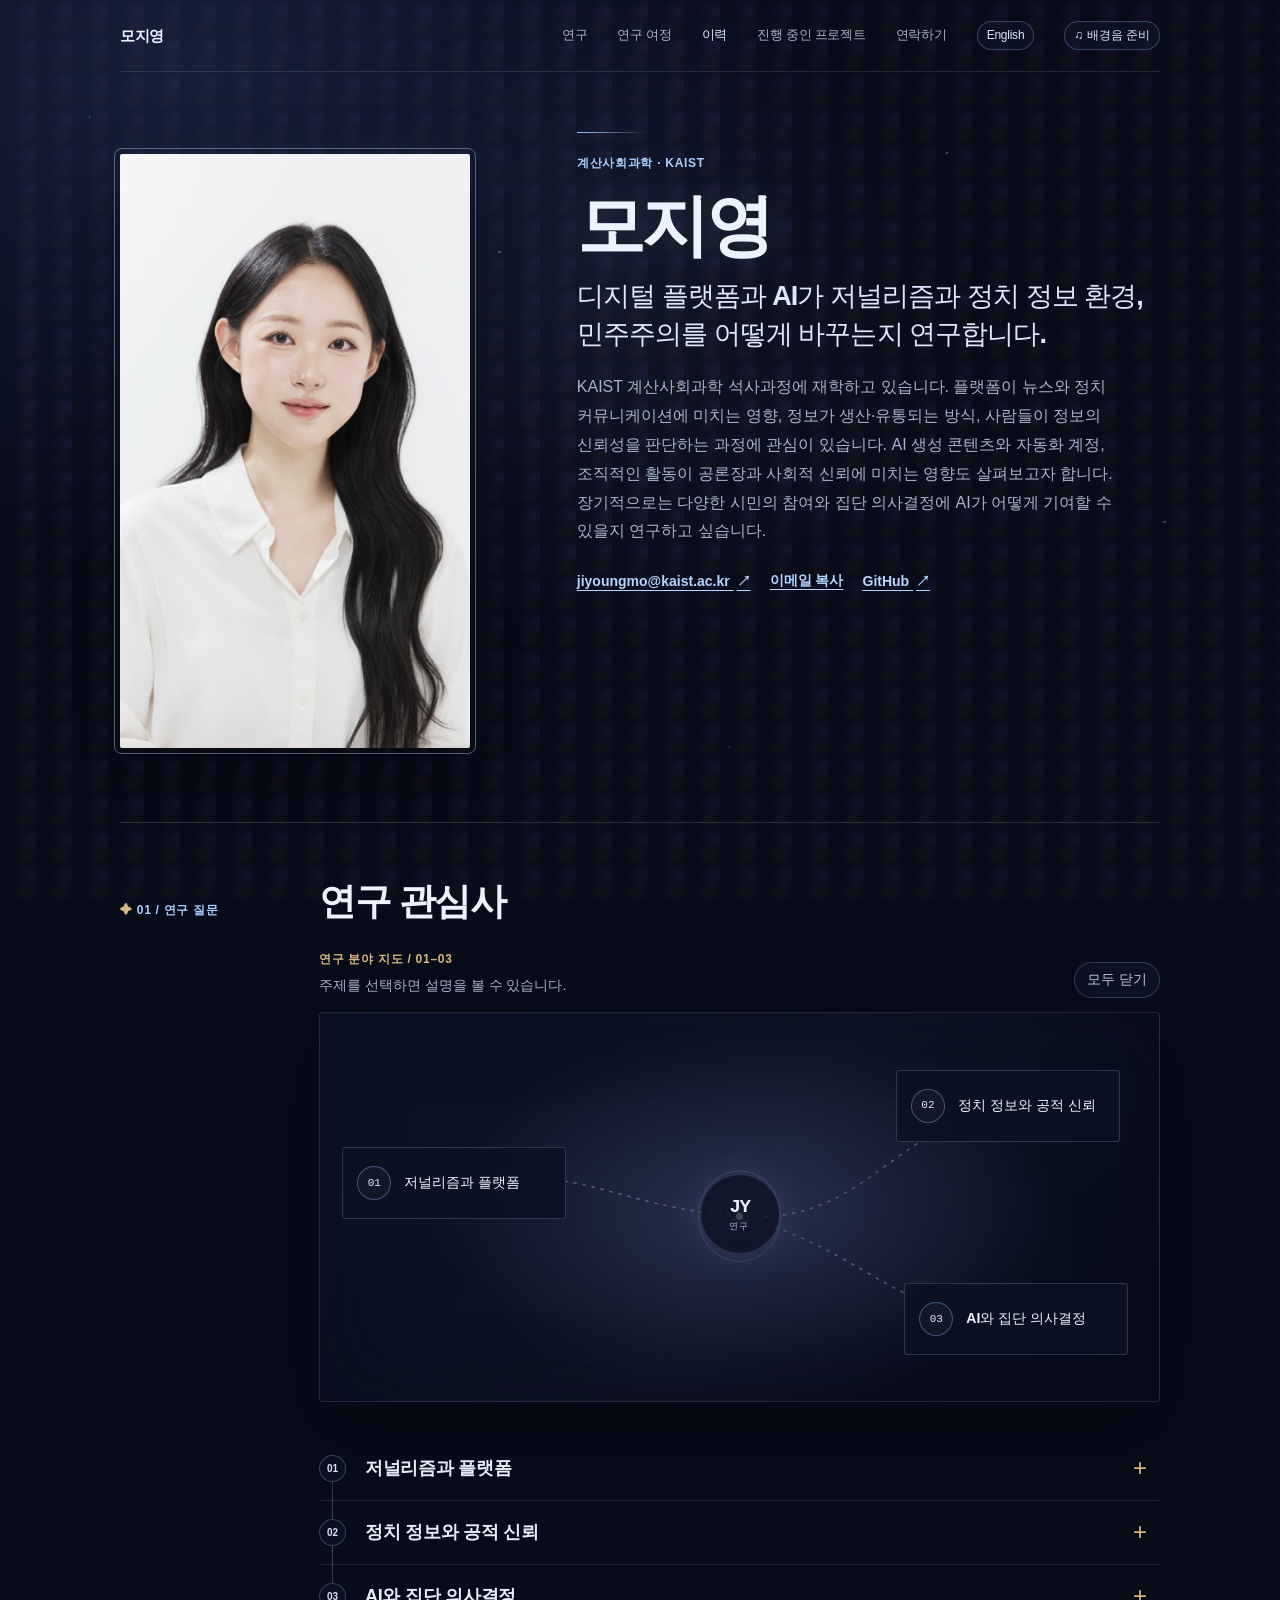
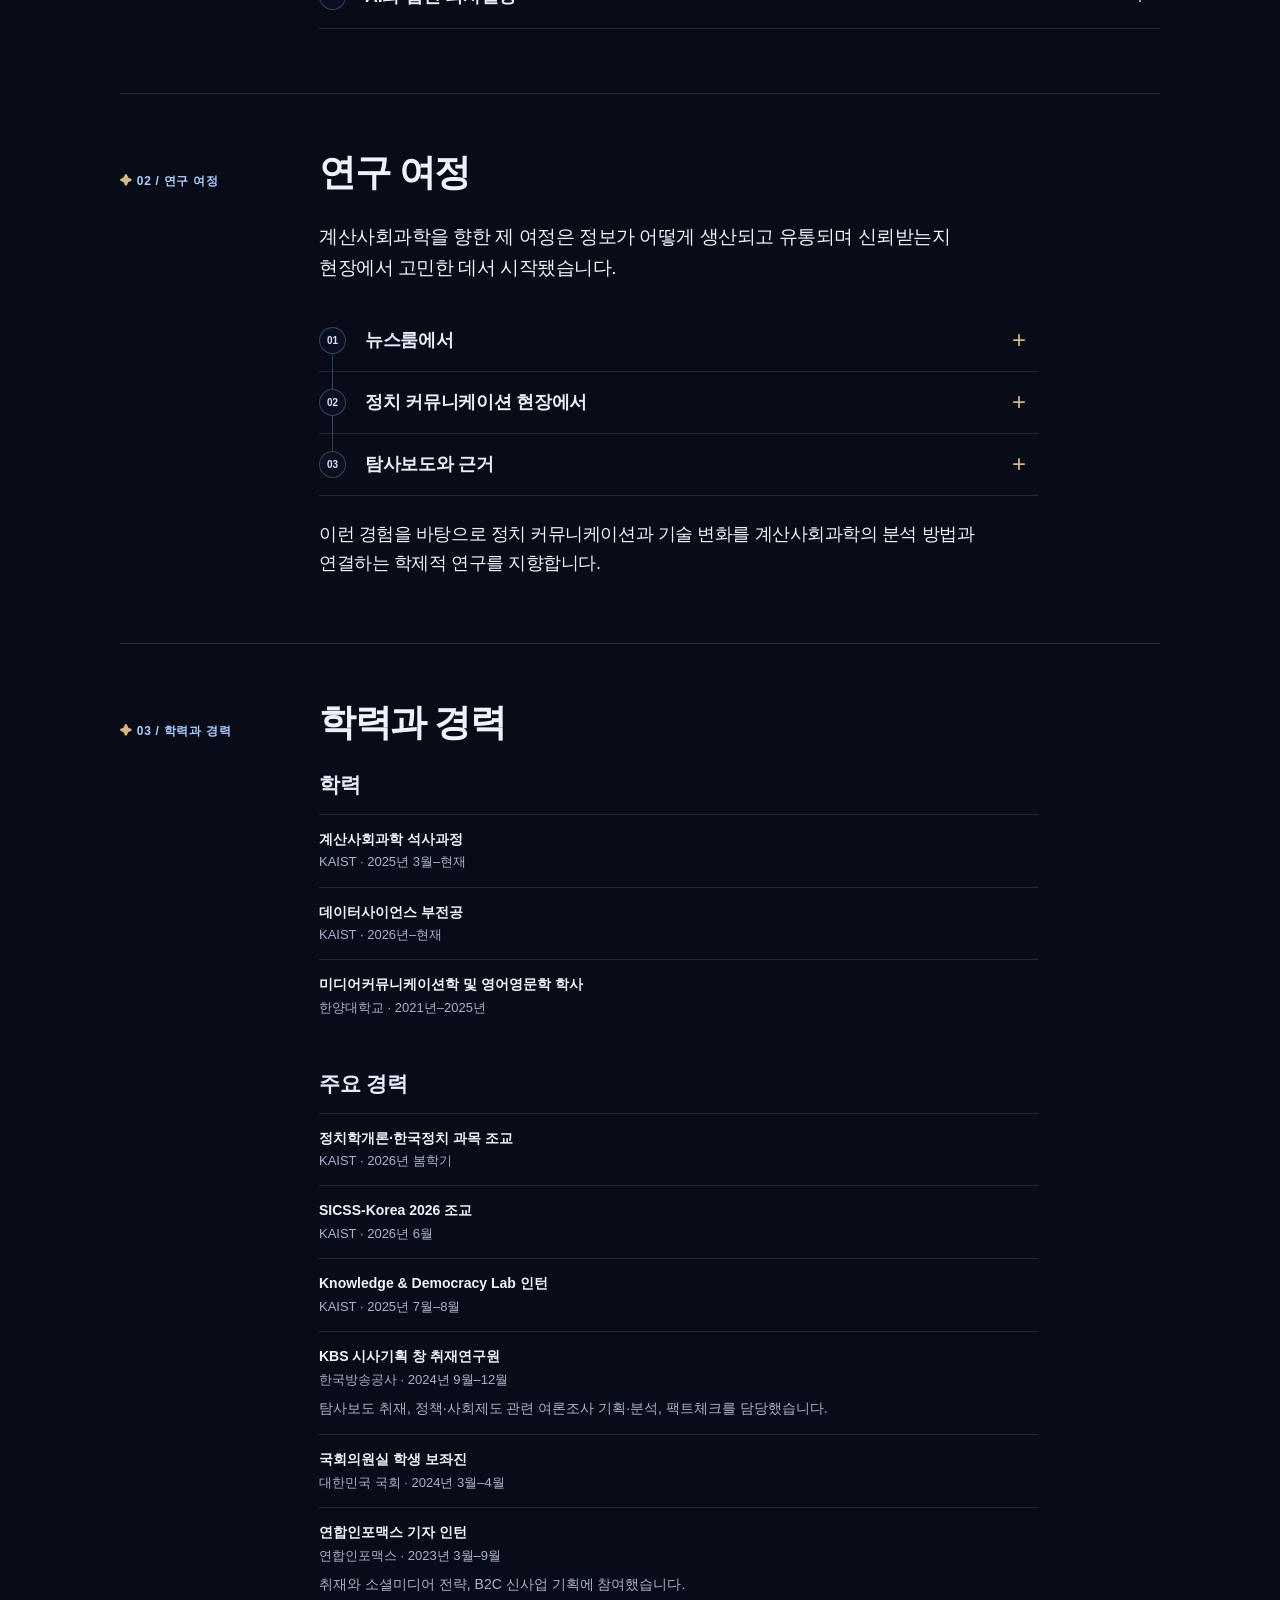
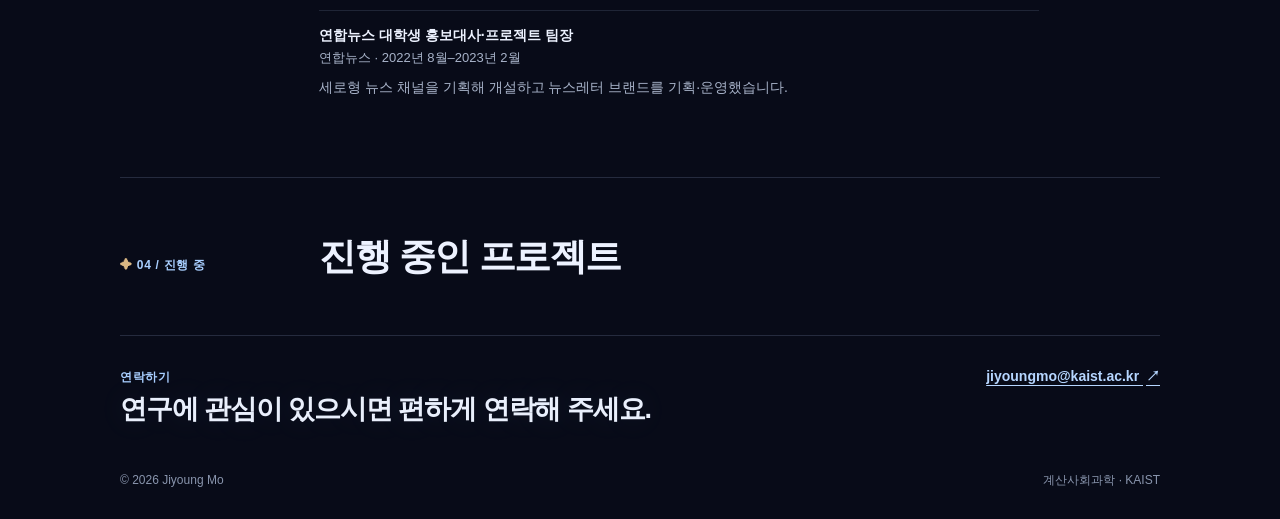
==== commit ad5171ed: "Polish Korean page copy" ====
--- a/ko.html
+++ b/ko.html
@@ -1,4 +1,4 @@
-<!-- 업데이트 시점: 2026-11-24 08:40 KST -->
+<!-- 업데이트 시점: 2026-11-24 09:15 KST -->
 <!doctype html>
 <html lang="ko">
 <head>
@@ -67,8 +67,8 @@
       <div class="hero-copy">
         <p class="eyebrow">계산사회과학 · KAIST</p>
         <h1>모지영</h1>
-        <p class="lead">디지털 플랫폼과 AI가 저널리즘, 정치 정보, 민주적 삶을 어떻게 바꾸는지 연구합니다.</p>
-        <p class="intro">현재 KAIST 계산사회과학 석사과정에 재학 중입니다. 플랫폼이 뉴스와 정치 커뮤니케이션을 어떻게 형성하는지, 정보가 어떻게 생산·유통되는지, 사람들이 정보의 신뢰도를 어떻게 판단하는지에 관심이 있습니다. AI 생성 콘텐츠, 자동화 계정, 조직적 활동이 공론장과 신뢰에 미치는 영향도 살펴보고자 합니다. 장기적으로는 AI가 포용적인 시민 참여와 집단 의사결정을 어떻게 지원할 수 있는지 연구하고 싶습니다.</p>
+        <p class="lead">디지털 플랫폼과 AI가 저널리즘과 정치 정보 환경, 민주주의를 어떻게 바꾸는지 연구합니다.</p>
+        <p class="intro">KAIST 계산사회과학 석사과정에 재학하고 있습니다. 플랫폼이 뉴스와 정치 커뮤니케이션에 미치는 영향, 정보가 생산·유통되는 방식, 사람들이 정보의 신뢰성을 판단하는 과정에 관심이 있습니다. AI 생성 콘텐츠와 자동화 계정, 조직적인 활동이 공론장과 사회적 신뢰에 미치는 영향도 살펴보고자 합니다. 장기적으로는 다양한 시민의 참여와 집단 의사결정에 AI가 어떻게 기여할 수 있을지 연구하고 싶습니다.</p>
         <div class="hero-links">
           <a class="button" href="mailto:jiyoungmo@kaist.ac.kr">jiyoungmo@kaist.ac.kr <span aria-hidden="true">↗</span></a>
           <button class="text-link copy-email" id="copy-email" type="button" data-email="jiyoungmo@kaist.ac.kr">이메일 복사</button>
@@ -106,22 +106,22 @@
         </div>
       </div>
       <div class="research-grid">
-        <details class="research-card" id="research-news"><summary class="research-summary"><span class="card-index">01</span><h3>저널리즘과 플랫폼</h3></summary><div class="research-detail"><p>뉴스 조직이 플랫폼 환경에 맞춰 뉴스의 생산과 유통을 어떻게 바꾸는지, 변화한 형식이 사람들이 뉴스를 접하고 반응하는 방식에 어떤 영향을 미치는지 살펴봅니다.</p><div class="tags"><span>저널리즘</span><span>플랫폼화</span><span>유튜브</span></div></div></details>
-        <details class="research-card" id="research-trust"><summary class="research-summary"><span class="card-index">02</span><h3>정치 정보와 공적 신뢰</h3></summary><div class="research-detail"><p>사람들이 온라인 정보를 어떻게 평가하고 정치 콘텐츠가 어떻게 유통되는지 연구합니다. AI 생성 콘텐츠, 자동화 계정, 조직적 활동의 가능성도 살펴봅니다. 조작에 관한 주장을 뒷받침하는 증거와 그렇지 않은 증거를 함께 검토하고, 이러한 양상이 공적 신뢰와 민주적 토론에 어떤 의미를 갖는지 관심을 두고 있습니다.</p><div class="tags"><span>정치 커뮤니케이션</span><span>정보 신뢰성</span><span>AI와 자동화</span></div></div></details>
-        <details class="research-card" id="research-ai"><summary class="research-summary"><span class="card-index">03</span><h3>AI와 집단 의사결정</h3></summary><div class="research-detail"><p>장기적인 관심으로, AI를 활용한 시민 참여가 다양한 관점을 이해하고 투명하게 집단 의사결정을 내리는 데 어떻게 기여할 수 있는지 연구하고 싶습니다.</p><div class="tags"><span>인간과 AI의 상호작용</span><span>시민 참여</span><span>숙의</span></div></div></details>
+        <details class="research-card" id="research-news"><summary class="research-summary"><span class="card-index">01</span><h3>저널리즘과 플랫폼</h3></summary><div class="research-detail"><p>뉴스 조직이 플랫폼 환경에 맞춰 뉴스의 생산·유통 방식을 어떻게 바꾸는지 살펴봅니다. 뉴스 형식의 변화가 사람들이 뉴스를 접하고 반응하는 방식에 미치는 영향에도 관심이 있습니다.</p><div class="tags"><span>저널리즘</span><span>플랫폼화</span><span>유튜브</span></div></div></details>
+        <details class="research-card" id="research-trust"><summary class="research-summary"><span class="card-index">02</span><h3>정치 정보와 공적 신뢰</h3></summary><div class="research-detail"><p>사람들이 온라인 정보를 어떻게 평가하고 정치 콘텐츠가 어떻게 유통되는지 살펴봅니다. AI 생성 콘텐츠와 자동화 계정, 조직적인 활동에도 관심이 있습니다. 정보 조작 의혹을 뒷받침하거나 반박하는 근거를 함께 검토하고, 이런 양상이 공적 신뢰와 민주적 토론에 갖는 의미를 연구합니다.</p><div class="tags"><span>정치 커뮤니케이션</span><span>정보 신뢰성</span><span>AI와 자동화</span></div></div></details>
+        <details class="research-card" id="research-ai"><summary class="research-summary"><span class="card-index">03</span><h3>AI와 집단 의사결정</h3></summary><div class="research-detail"><p>장기적으로는 AI를 활용한 시민 참여가 다양한 관점을 이해하고 투명한 집단 의사결정을 돕는 방법을 연구하고 싶습니다.</p><div class="tags"><span>인간과 AI의 상호작용</span><span>시민 참여</span><span>숙의</span></div></div></details>
       </div>
     </section>
 
     <section class="section journey" id="journey">
       <div class="section-heading"><p class="eyebrow">02 / 연구 여정</p><h2>연구 여정</h2></div>
       <div class="journey-content">
-        <p class="journey-lead">계산사회과학으로 이어진 제 연구 여정은 정보가 생산되고, 유통되고, 신뢰받는 방식을 현장에서 질문하는 일에서 시작됐습니다.</p>
+        <p class="journey-lead">계산사회과학을 향한 제 여정은 정보가 어떻게 생산되고 유통되며 신뢰받는지 현장에서 고민한 데서 시작됐습니다.</p>
         <div class="journey-list">
-          <details class="journey-item"><summary><span class="card-index">01</span><h3>뉴스룸에서</h3></summary><div class="journey-detail"><p>연합뉴스 인포맥스 기자 인턴으로 취재와 차세대 미디어 프로젝트에 참여해 소셜미디어 전략과 숏폼 뉴스를 다뤘습니다. 이 경험을 통해 뉴스 생산을 둘러싼 플랫폼과 시장의 압력 속에서 저널리즘의 가치가 어떻게 지켜질 수 있는지 고민하게 됐습니다.</p></div></details>
-          <details class="journey-item"><summary><span class="card-index">02</span><h3>정치 커뮤니케이션 현장에서</h3></summary><div class="journey-detail"><p>제22대 국회의원 선거에서 국회 의원실의 선거 전략 업무를 맡으며 프레이밍, 정책, 후보자 분석, 디지털 미디어 전략을 정치 커뮤니케이션의 실제 과정으로 경험했습니다. 플랫폼에서 어떤 목소리가 확산되고 공론장에서 권력이 어떻게 작동하는지 질문하게 됐습니다.</p></div></details>
-          <details class="journey-item"><summary><span class="card-index">03</span><h3>탐사보도와 근거</h3></summary><div class="journey-detail"><p>KBS <em>시사기획 창</em>에서 팩트체크, 여론조사 연구, 현장 취재, 방송 자료 제작을 맡았습니다. 엄정한 저널리즘의 가치를 깊이 느꼈고, 복잡한 정보 환경에서 사실을 확인하는 일이 얼마나 어려운지도 깨달았습니다.</p></div></details>
+          <details class="journey-item"><summary><span class="card-index">01</span><h3>뉴스룸에서</h3></summary><div class="journey-detail"><p>연합인포맥스 기자 인턴으로 일하며 취재와 차세대 미디어 프로젝트에 참여했고, 소셜미디어 전략과 숏폼 뉴스를 다뤘습니다. 뉴스 생산에 작용하는 플랫폼과 시장의 압력 속에서 저널리즘의 가치를 어떻게 지킬 수 있을지 고민하게 됐습니다.</p></div></details>
+          <details class="journey-item"><summary><span class="card-index">02</span><h3>정치 커뮤니케이션 현장에서</h3></summary><div class="journey-detail"><p>제22대 국회의원 선거를 앞두고 국회의원실에서 선거 전략 업무를 맡아 메시지 구성, 공약 개발, 후보 분석, 디지털 미디어 전략에 참여했습니다. 이 과정에서 온라인에서 정치적 메시지가 확산되는 방식과 공론장에서 권력이 작동하는 방식에 관심을 갖게 됐습니다.</p></div></details>
+          <details class="journey-item"><summary><span class="card-index">03</span><h3>탐사보도와 근거</h3></summary><div class="journey-detail"><p>KBS <em>시사기획 창</em>에서 팩트체크, 여론조사 기획·분석, 현장 취재와 방송 자료 제작을 맡았습니다. 탐사보도의 엄밀성과 깊이를 배웠고, 복잡한 정보 환경에서 사실을 확인하는 일이 쉽지 않다는 점도 체감했습니다.</p></div></details>
         </div>
-        <p class="journey-close">이 경험들을 통해 정치 커뮤니케이션과 기술 변화를 계산사회과학의 분석 도구로 연결하는 학제적 연구를 지향하게 됐습니다.</p>
+        <p class="journey-close">이런 경험을 바탕으로 정치 커뮤니케이션과 기술 변화를 계산사회과학의 분석 방법과 연결하는 학제적 연구를 지향합니다.</p>
       </div>
     </section>
 
@@ -133,13 +133,13 @@
         <div class="background-entry"><div><strong>데이터사이언스 부전공</strong><span>KAIST · 2026년–현재</span></div></div>
         <div class="background-entry"><div><strong>미디어커뮤니케이션학 및 영어영문학 학사</strong><span>한양대학교 · 2021년–2025년</span></div></div>
         <h3 class="experience-heading">주요 경력</h3>
-        <div class="background-entry"><div><strong>정치학개론 및 한국정치 조교</strong><span>KAIST · 2026년 봄학기</span><p>고중용 강의자가 담당한 두 과목의 조교로 활동했습니다.</p></div></div>
+        <div class="background-entry"><div><strong>정치학개론·한국정치 과목 조교</strong><span>KAIST · 2026년 봄학기</span></div></div>
         <div class="background-entry"><div><strong>SICSS-Korea 2026 조교</strong><span>KAIST · 2026년 6월</span></div></div>
         <div class="background-entry"><div><strong>Knowledge &amp; Democracy Lab 인턴</strong><span>KAIST · 2025년 7월–8월</span></div></div>
-        <div class="background-entry"><div><strong>KBS 시사기획 창 연구원</strong><span>한국방송공사 · 2024년 9월–12월</span><p>탐사보도, 여론조사 연구, 팩트체크를 맡았습니다.</p></div></div>
+        <div class="background-entry"><div><strong>KBS 시사기획 창 취재연구원</strong><span>한국방송공사 · 2024년 9월–12월</span><p>탐사보도 취재, 정책·사회제도 관련 여론조사 기획·분석, 팩트체크를 담당했습니다.</p></div></div>
         <div class="background-entry"><div><strong>국회의원실 학생 보좌진</strong><span>대한민국 국회 · 2024년 3월–4월</span></div></div>
-        <div class="background-entry"><div><strong>연합뉴스 인포맥스 기자 인턴</strong><span>연합뉴스 인포맥스 · 2023년 3월–9월</span><p>취재, 소셜미디어 전략, 신사업 기획을 맡았습니다.</p></div></div>
-        <div class="background-entry"><div><strong>연합뉴스 대학생 홍보대사 및 프로젝트 팀장</strong><span>연합뉴스 · 2022년 8월–2023년 2월</span><p>세로형 뉴스 채널과 뉴스레터 브랜드를 기획했습니다.</p></div></div>
+        <div class="background-entry"><div><strong>연합인포맥스 기자 인턴</strong><span>연합인포맥스 · 2023년 3월–9월</span><p>취재와 소셜미디어 전략, B2C 신사업 기획에 참여했습니다.</p></div></div>
+        <div class="background-entry"><div><strong>연합뉴스 대학생 홍보대사·프로젝트 팀장</strong><span>연합뉴스 · 2022년 8월–2023년 2월</span><p>세로형 뉴스 채널을 기획해 개설하고 뉴스레터 브랜드를 기획·운영했습니다.</p></div></div>
       </div>
     </section>
 
@@ -147,7 +147,7 @@
       <div class="section-heading"><p class="eyebrow">04 / 진행 중</p><h2>진행 중인 프로젝트</h2></div>
     </section>
 
-    <section class="contact-band"><div><p class="eyebrow">연락하기</p><h2>이 질문들에 관심이 있으신가요?</h2></div><a class="button button-light" href="mailto:jiyoungmo@kaist.ac.kr">jiyoungmo@kaist.ac.kr <span aria-hidden="true">↗</span></a></section>
+    <section class="contact-band"><div><p class="eyebrow">연락하기</p><h2>연구에 관심이 있으시면 편하게 연락해 주세요.</h2></div><a class="button button-light" href="mailto:jiyoungmo@kaist.ac.kr">jiyoungmo@kaist.ac.kr <span aria-hidden="true">↗</span></a></section>
   </main>
 
   <footer><span>© 2026 Jiyoung Mo</span><span>계산사회과학 · KAIST</span></footer>
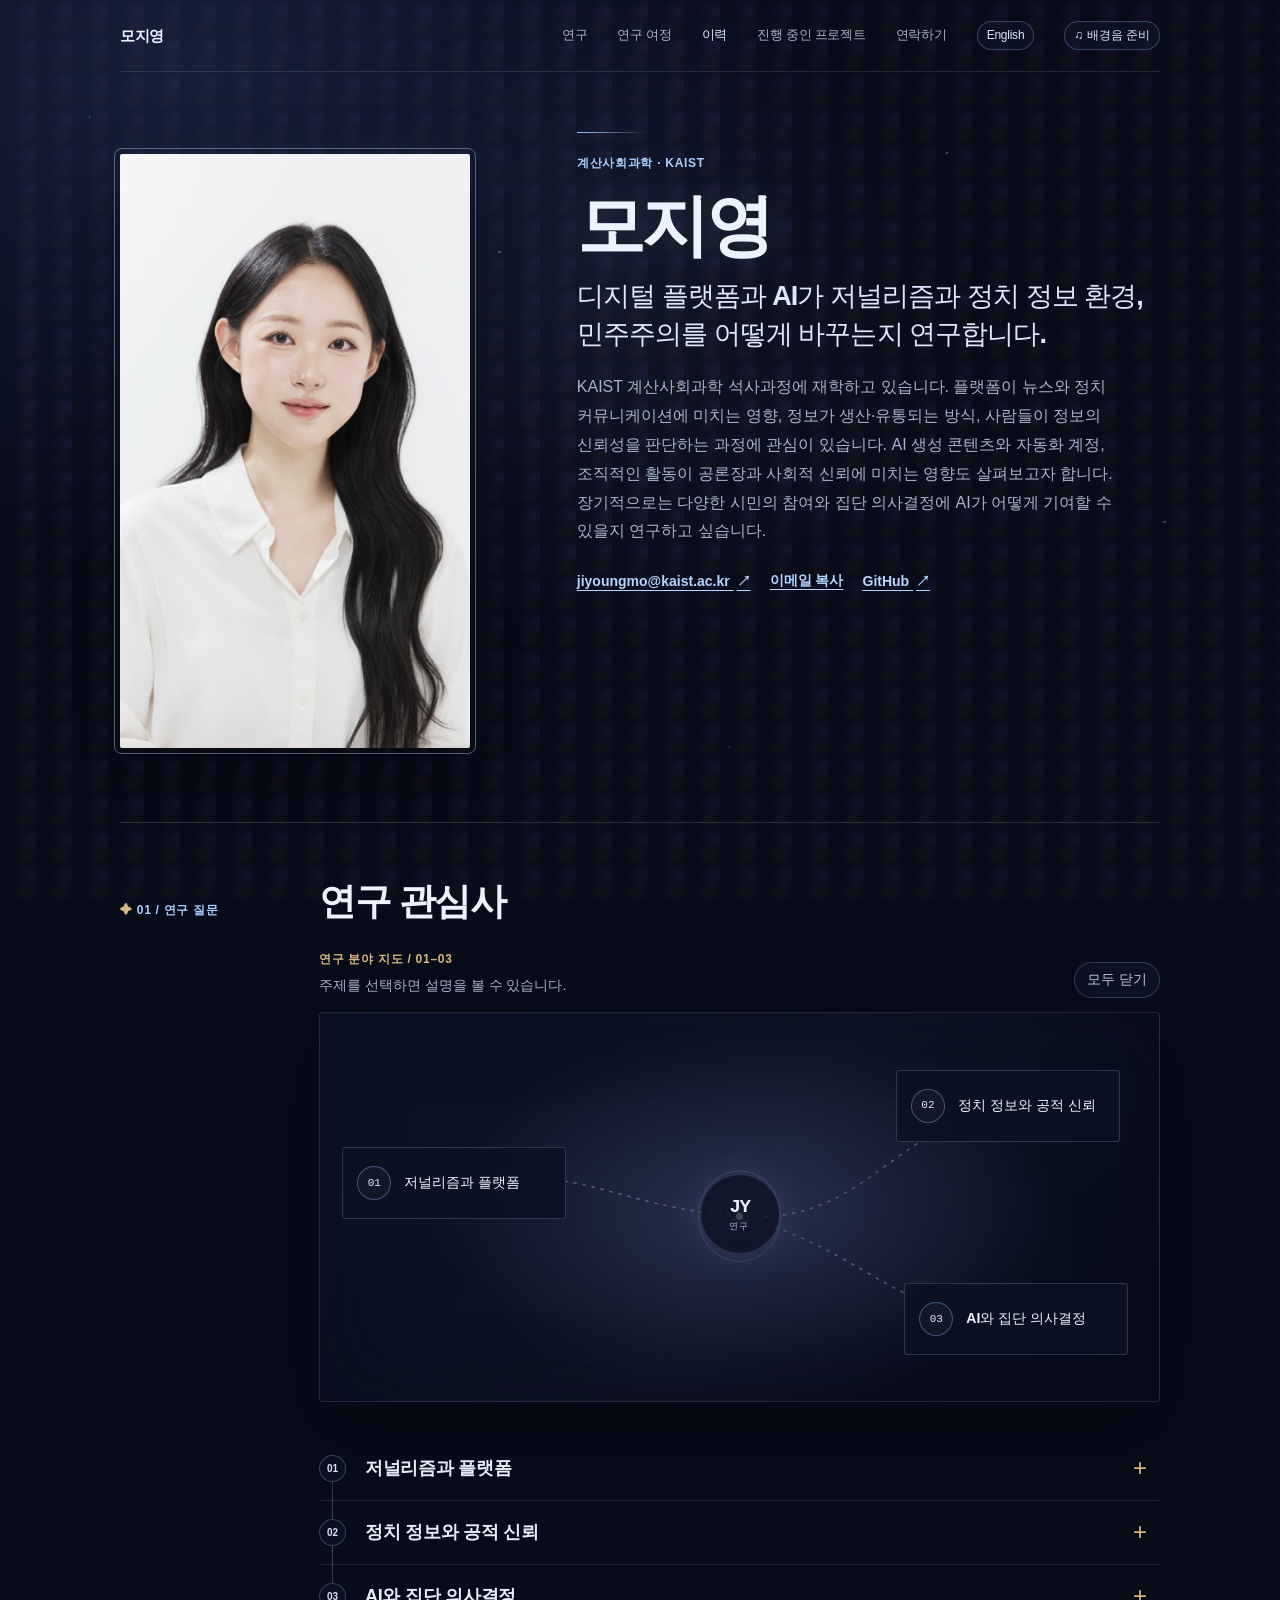
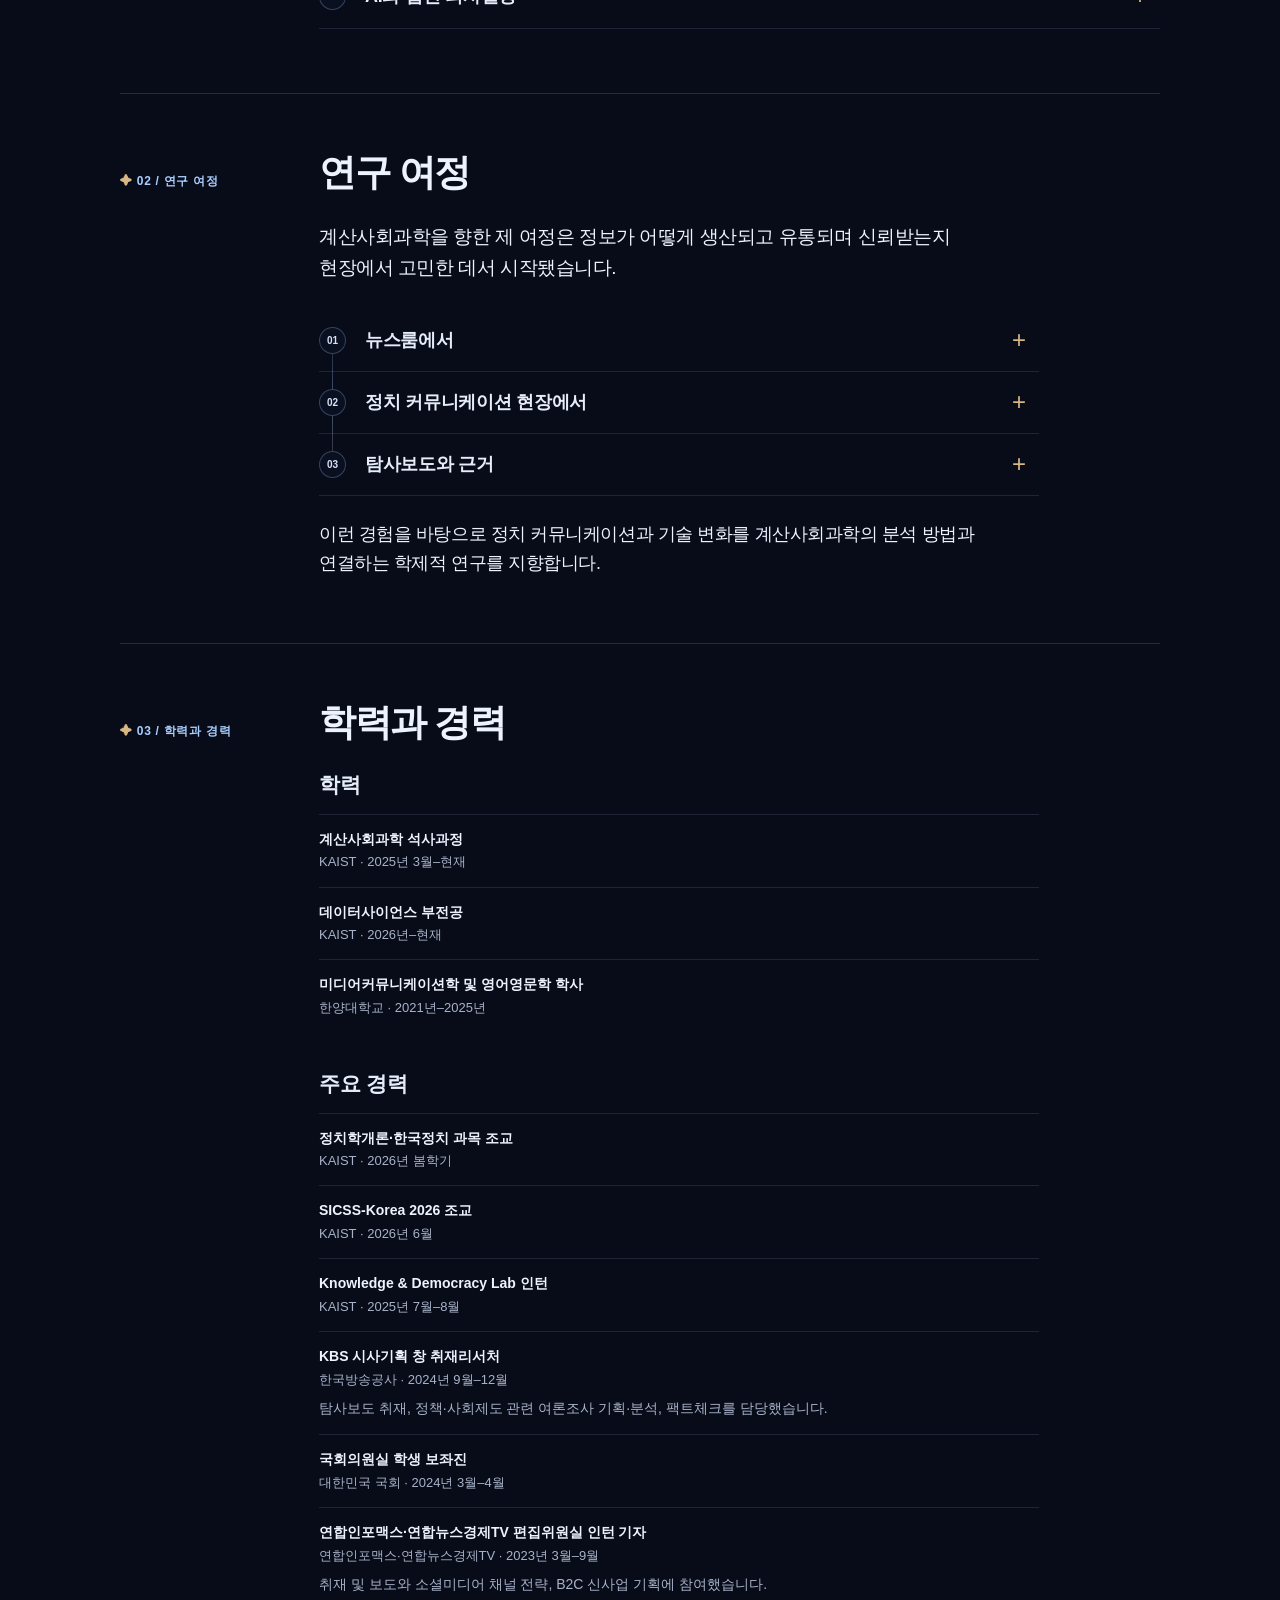
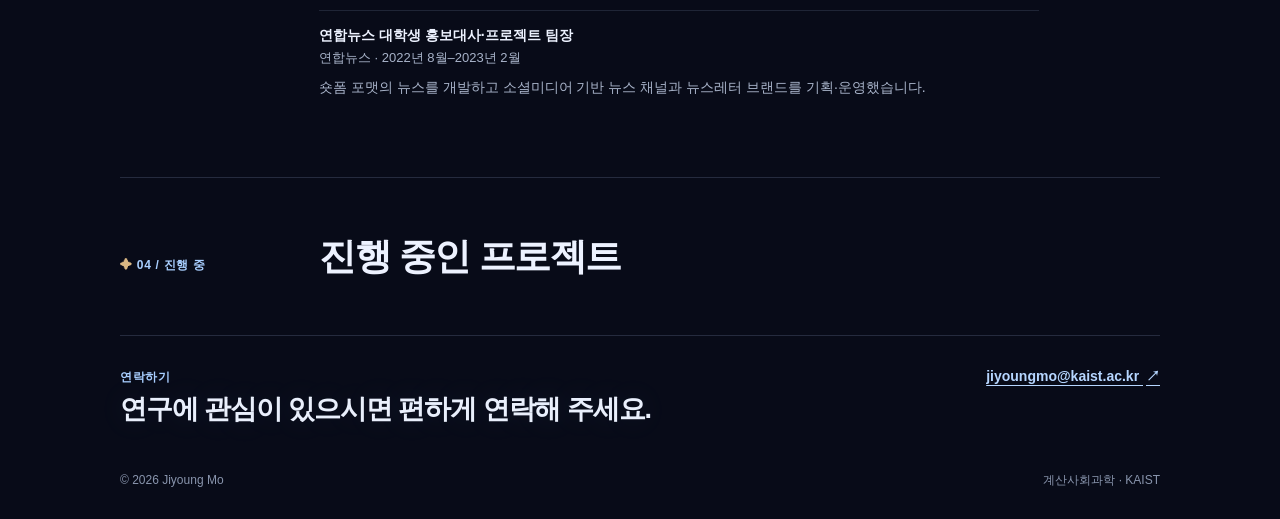
==== commit 540ee1ab: "Clarify Korean journalism experience titles" ====
--- a/ko.html
+++ b/ko.html
@@ -1,4 +1,4 @@
-<!-- 업데이트 시점: 2026-11-24 09:15 KST -->
+<!-- 업데이트 시점: 2026-11-24 09:30 KST -->
 <!doctype html>
 <html lang="ko">
 <head>
@@ -117,7 +117,7 @@
       <div class="journey-content">
         <p class="journey-lead">계산사회과학을 향한 제 여정은 정보가 어떻게 생산되고 유통되며 신뢰받는지 현장에서 고민한 데서 시작됐습니다.</p>
         <div class="journey-list">
-          <details class="journey-item"><summary><span class="card-index">01</span><h3>뉴스룸에서</h3></summary><div class="journey-detail"><p>연합인포맥스 기자 인턴으로 일하며 취재와 차세대 미디어 프로젝트에 참여했고, 소셜미디어 전략과 숏폼 뉴스를 다뤘습니다. 뉴스 생산에 작용하는 플랫폼과 시장의 압력 속에서 저널리즘의 가치를 어떻게 지킬 수 있을지 고민하게 됐습니다.</p></div></details>
+          <details class="journey-item"><summary><span class="card-index">01</span><h3>뉴스룸에서</h3></summary><div class="journey-detail"><p>연합인포맥스·연합뉴스경제TV 편집위원실 인턴 기자로 일하며 취재와 차세대 미디어 프로젝트에 참여했고, 숏폼 뉴스와 소셜미디어 채널 전략을 다뤘습니다. 뉴스 생산에 작용하는 플랫폼과 시장의 압력 속에서 저널리즘의 가치를 어떻게 지킬 수 있을지 고민하게 됐습니다.</p></div></details>
           <details class="journey-item"><summary><span class="card-index">02</span><h3>정치 커뮤니케이션 현장에서</h3></summary><div class="journey-detail"><p>제22대 국회의원 선거를 앞두고 국회의원실에서 선거 전략 업무를 맡아 메시지 구성, 공약 개발, 후보 분석, 디지털 미디어 전략에 참여했습니다. 이 과정에서 온라인에서 정치적 메시지가 확산되는 방식과 공론장에서 권력이 작동하는 방식에 관심을 갖게 됐습니다.</p></div></details>
           <details class="journey-item"><summary><span class="card-index">03</span><h3>탐사보도와 근거</h3></summary><div class="journey-detail"><p>KBS <em>시사기획 창</em>에서 팩트체크, 여론조사 기획·분석, 현장 취재와 방송 자료 제작을 맡았습니다. 탐사보도의 엄밀성과 깊이를 배웠고, 복잡한 정보 환경에서 사실을 확인하는 일이 쉽지 않다는 점도 체감했습니다.</p></div></details>
         </div>
@@ -136,10 +136,10 @@
         <div class="background-entry"><div><strong>정치학개론·한국정치 과목 조교</strong><span>KAIST · 2026년 봄학기</span></div></div>
         <div class="background-entry"><div><strong>SICSS-Korea 2026 조교</strong><span>KAIST · 2026년 6월</span></div></div>
         <div class="background-entry"><div><strong>Knowledge &amp; Democracy Lab 인턴</strong><span>KAIST · 2025년 7월–8월</span></div></div>
-        <div class="background-entry"><div><strong>KBS 시사기획 창 취재연구원</strong><span>한국방송공사 · 2024년 9월–12월</span><p>탐사보도 취재, 정책·사회제도 관련 여론조사 기획·분석, 팩트체크를 담당했습니다.</p></div></div>
+        <div class="background-entry"><div><strong>KBS 시사기획 창 취재리서처</strong><span>한국방송공사 · 2024년 9월–12월</span><p>탐사보도 취재, 정책·사회제도 관련 여론조사 기획·분석, 팩트체크를 담당했습니다.</p></div></div>
         <div class="background-entry"><div><strong>국회의원실 학생 보좌진</strong><span>대한민국 국회 · 2024년 3월–4월</span></div></div>
-        <div class="background-entry"><div><strong>연합인포맥스 기자 인턴</strong><span>연합인포맥스 · 2023년 3월–9월</span><p>취재와 소셜미디어 전략, B2C 신사업 기획에 참여했습니다.</p></div></div>
-        <div class="background-entry"><div><strong>연합뉴스 대학생 홍보대사·프로젝트 팀장</strong><span>연합뉴스 · 2022년 8월–2023년 2월</span><p>세로형 뉴스 채널을 기획해 개설하고 뉴스레터 브랜드를 기획·운영했습니다.</p></div></div>
+        <div class="background-entry"><div><strong>연합인포맥스·연합뉴스경제TV 편집위원실 인턴 기자</strong><span>연합인포맥스·연합뉴스경제TV · 2023년 3월–9월</span><p>취재 및 보도와 소셜미디어 채널 전략, B2C 신사업 기획에 참여했습니다.</p></div></div>
+        <div class="background-entry"><div><strong>연합뉴스 대학생 홍보대사·프로젝트 팀장</strong><span>연합뉴스 · 2022년 8월–2023년 2월</span><p>숏폼 포맷의 뉴스를 개발하고 소셜미디어 기반 뉴스 채널과 뉴스레터 브랜드를 기획·운영했습니다.</p></div></div>
       </div>
     </section>
 
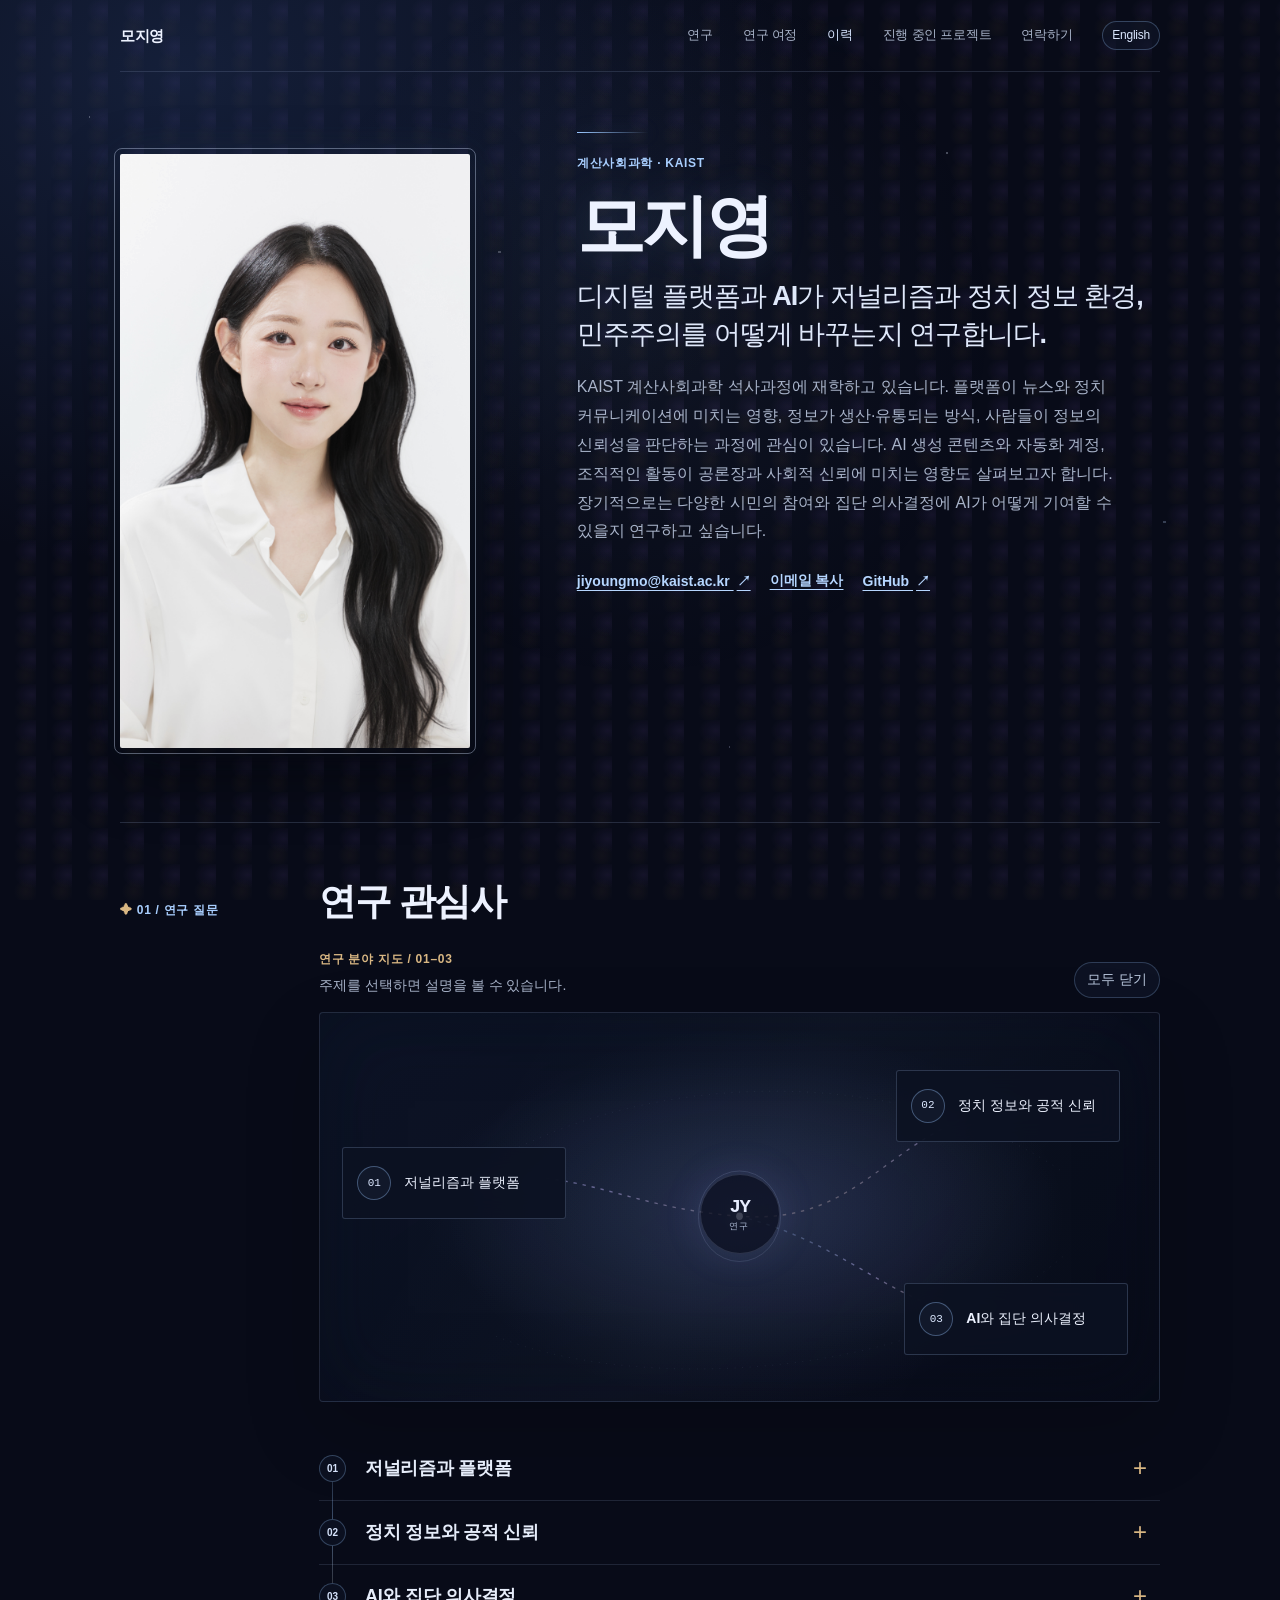
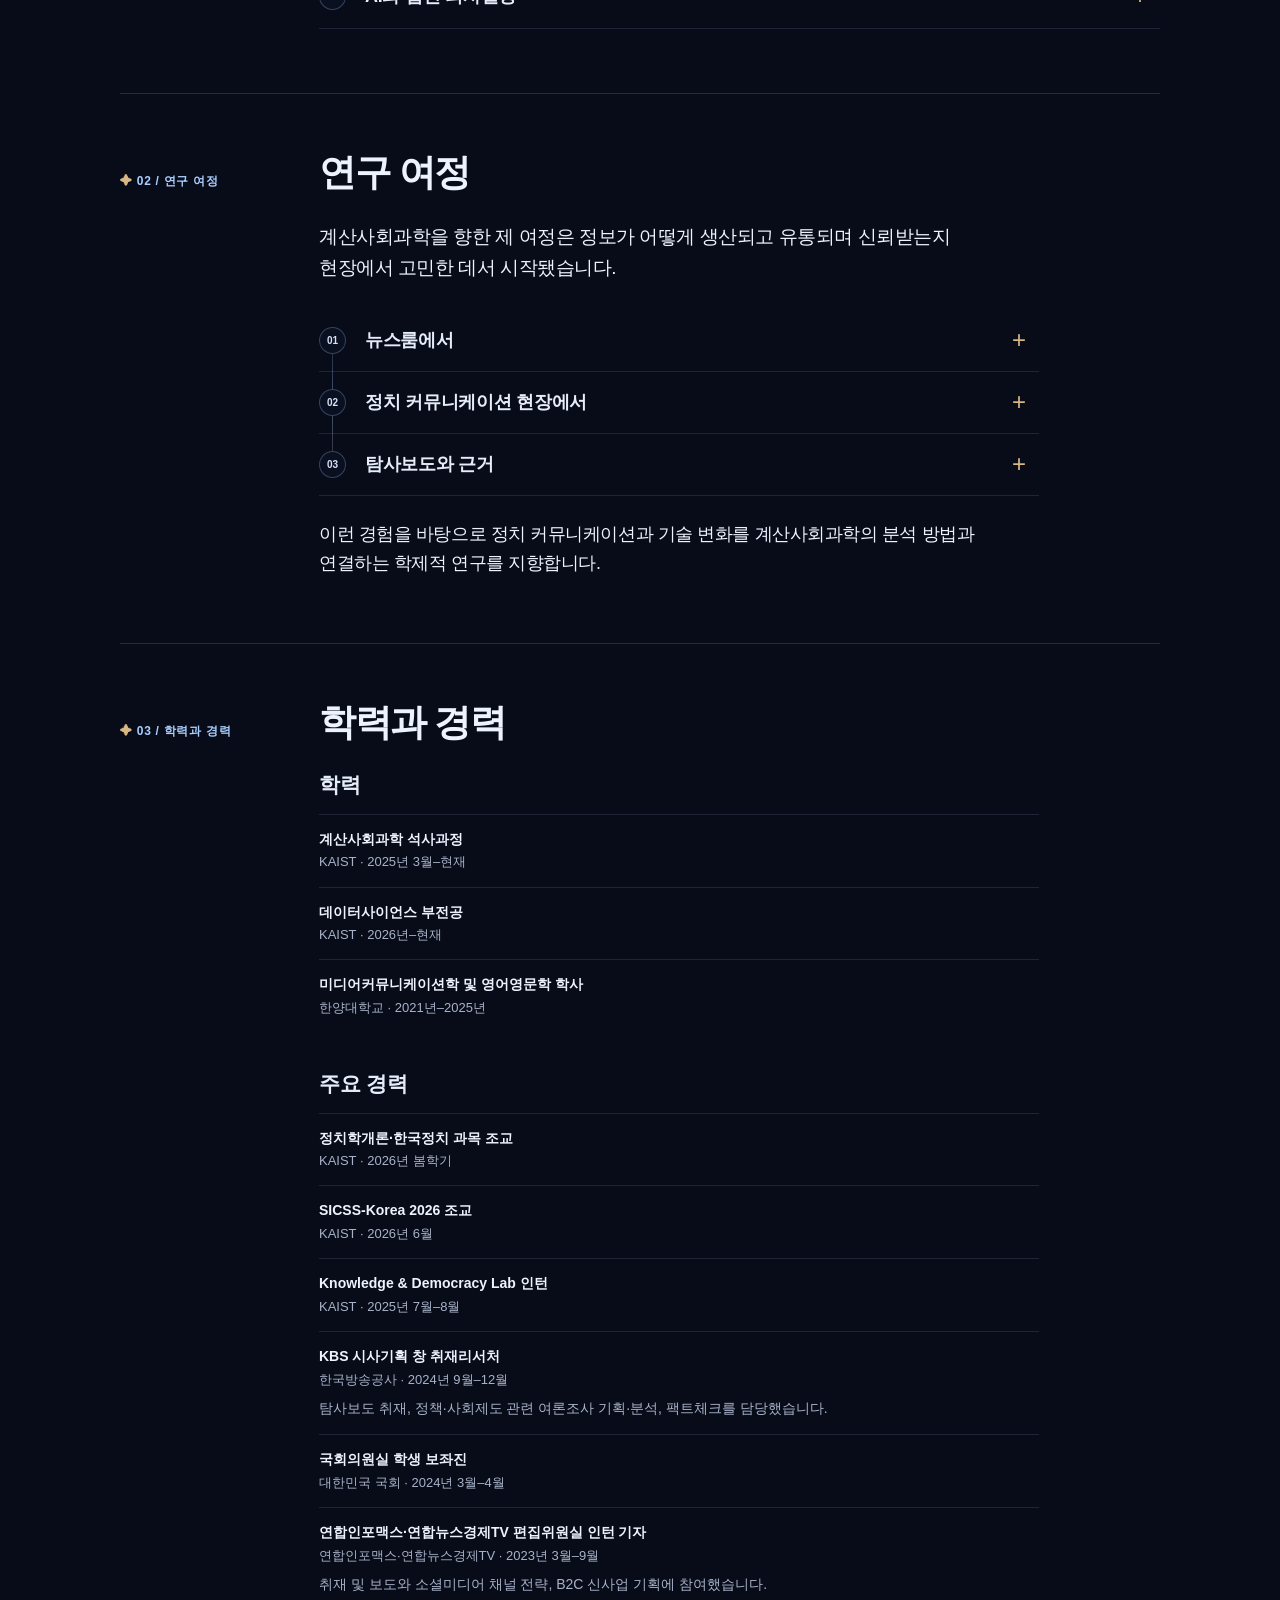
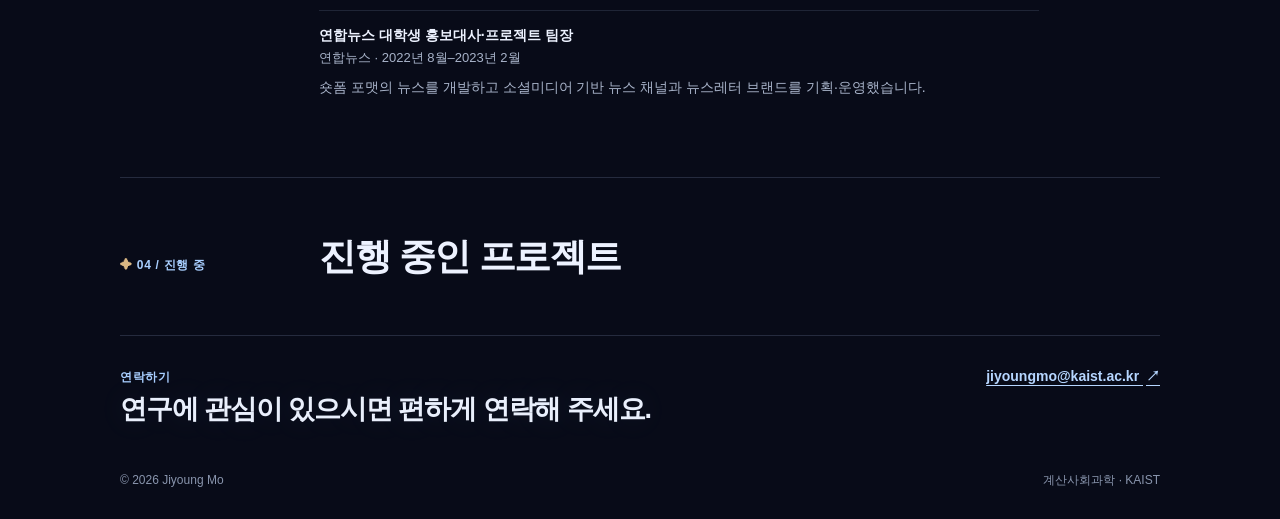
==== commit b443ea8e: "Remove ambient controls and autoplay music" ====
--- a/ko.html
+++ b/ko.html
@@ -1,4 +1,4 @@
-<!-- 업데이트 시점: 2026-11-24 09:30 KST -->
+<!-- 업데이트 시점: 2026-11-24 10:05 KST -->
 <!doctype html>
 <html lang="ko">
 <head>
@@ -53,7 +53,6 @@
       <a href="#projects">진행 중인 프로젝트</a>
       <a href="mailto:jiyoungmo@kaist.ac.kr">연락하기</a>
       <a class="language-toggle" lang="en" href="index.html">English</a>
-      <button class="sound-toggle" id="ambient-toggle" type="button" aria-pressed="true" aria-label="배경음악 시작">♫ 배경음 준비</button>
     </nav>
   </header>
 
@@ -159,8 +158,6 @@
       const status = document.getElementById("interaction-status");
       const reduceMotion = window.matchMedia("(prefers-reduced-motion: reduce)");
       const AudioContextClass = window.AudioContext || window.webkitAudioContext;
-      const ambientToggle = document.getElementById("ambient-toggle");
-      const ambientPreferenceKey = "jiyoungmo-ambient-sound";
       let ambientEnabled = true;
       let ambientStarted = false;
       let audioContext;
@@ -168,17 +165,7 @@
       let ambientVoices = [];
       let ambientLfo;
       let ambientStopTimer;
-      try {
-        ambientEnabled = localStorage.getItem(ambientPreferenceKey) !== "off";
-      } catch {}
       body.classList.add("enhanced");
-
-      const updateAmbientControl = () => {
-        const label = !ambientEnabled ? "off" : ambientStarted ? "on" : "ready";
-        ambientToggle.setAttribute("aria-pressed", String(ambientEnabled && ambientStarted));
-        ambientToggle.setAttribute("aria-label", !ambientEnabled ? "배경음악 켜기" : ambientStarted ? "배경음악 끄기" : "배경음악 시작");
-        ambientToggle.textContent = `♫ 배경음 ${label === "off" ? "꺼짐" : label === "on" ? "켜짐" : "준비"}`;
-      };
 
       const startAmbient = () => {
         if (!AudioContextClass || !ambientEnabled) return;
@@ -186,7 +173,6 @@
         audioContext.resume().then(() => {
           if (ambientEnabled && ambientGain) {
             ambientStarted = true;
-            updateAmbientControl();
           }
         }).catch(() => {});
         const now = audioContext.currentTime;
@@ -246,23 +232,20 @@
           ambientGain = null;
           ambientLfo = null;
           ambientStarted = false;
-          updateAmbientControl();
         }, 750);
       };
 
-      updateAmbientControl();
-      ambientToggle.addEventListener("click", () => {
-        if (ambientEnabled && !ambientStarted) {
-          startAmbient();
-          return;
-        }
-        ambientEnabled = !ambientEnabled;
-        if (!ambientEnabled) ambientStarted = false;
-        try { localStorage.setItem(ambientPreferenceKey, ambientEnabled ? "on" : "off"); } catch {}
-        updateAmbientControl();
-        if (ambientEnabled) startAmbient();
-        else stopAmbient();
-      });
+      const beginAmbientPlayback = () => {
+        if (!AudioContextClass) return;
+        startAmbient();
+        window.removeEventListener("pointerdown", beginAmbientPlayback, true);
+        window.removeEventListener("keydown", beginAmbientPlayback, true);
+      };
+      if (AudioContextClass) {
+        window.addEventListener("pointerdown", beginAmbientPlayback, { capture: true, once: true, passive: true });
+        window.addEventListener("keydown", beginAmbientPlayback, { capture: true, once: true });
+        startAmbient();
+      }
 
       const playSoftClick = () => {
         if (!AudioContextClass) return;
@@ -307,18 +290,17 @@
 
       document.addEventListener("click", (event) => {
         if (event.target.closest("a, button, summary")) {
-          if (event.target.closest("#ambient-toggle")) return;
           if (ambientEnabled) startAmbient();
           playSoftClick();
         }
       }, true);
 
       document.addEventListener("pointerdown", (event) => {
-        if (ambientEnabled && !event.target.closest("#ambient-toggle")) startAmbient();
+        if (ambientEnabled) startAmbient();
       }, { capture: true, passive: true });
 
       document.addEventListener("keydown", (event) => {
-        if (ambientEnabled && ["Enter", " "].includes(event.key) && !event.target.closest("#ambient-toggle")) startAmbient();
+        if (ambientEnabled && ["Enter", " "].includes(event.key)) startAmbient();
       }, true);
 
       document.addEventListener("visibilitychange", () => {
